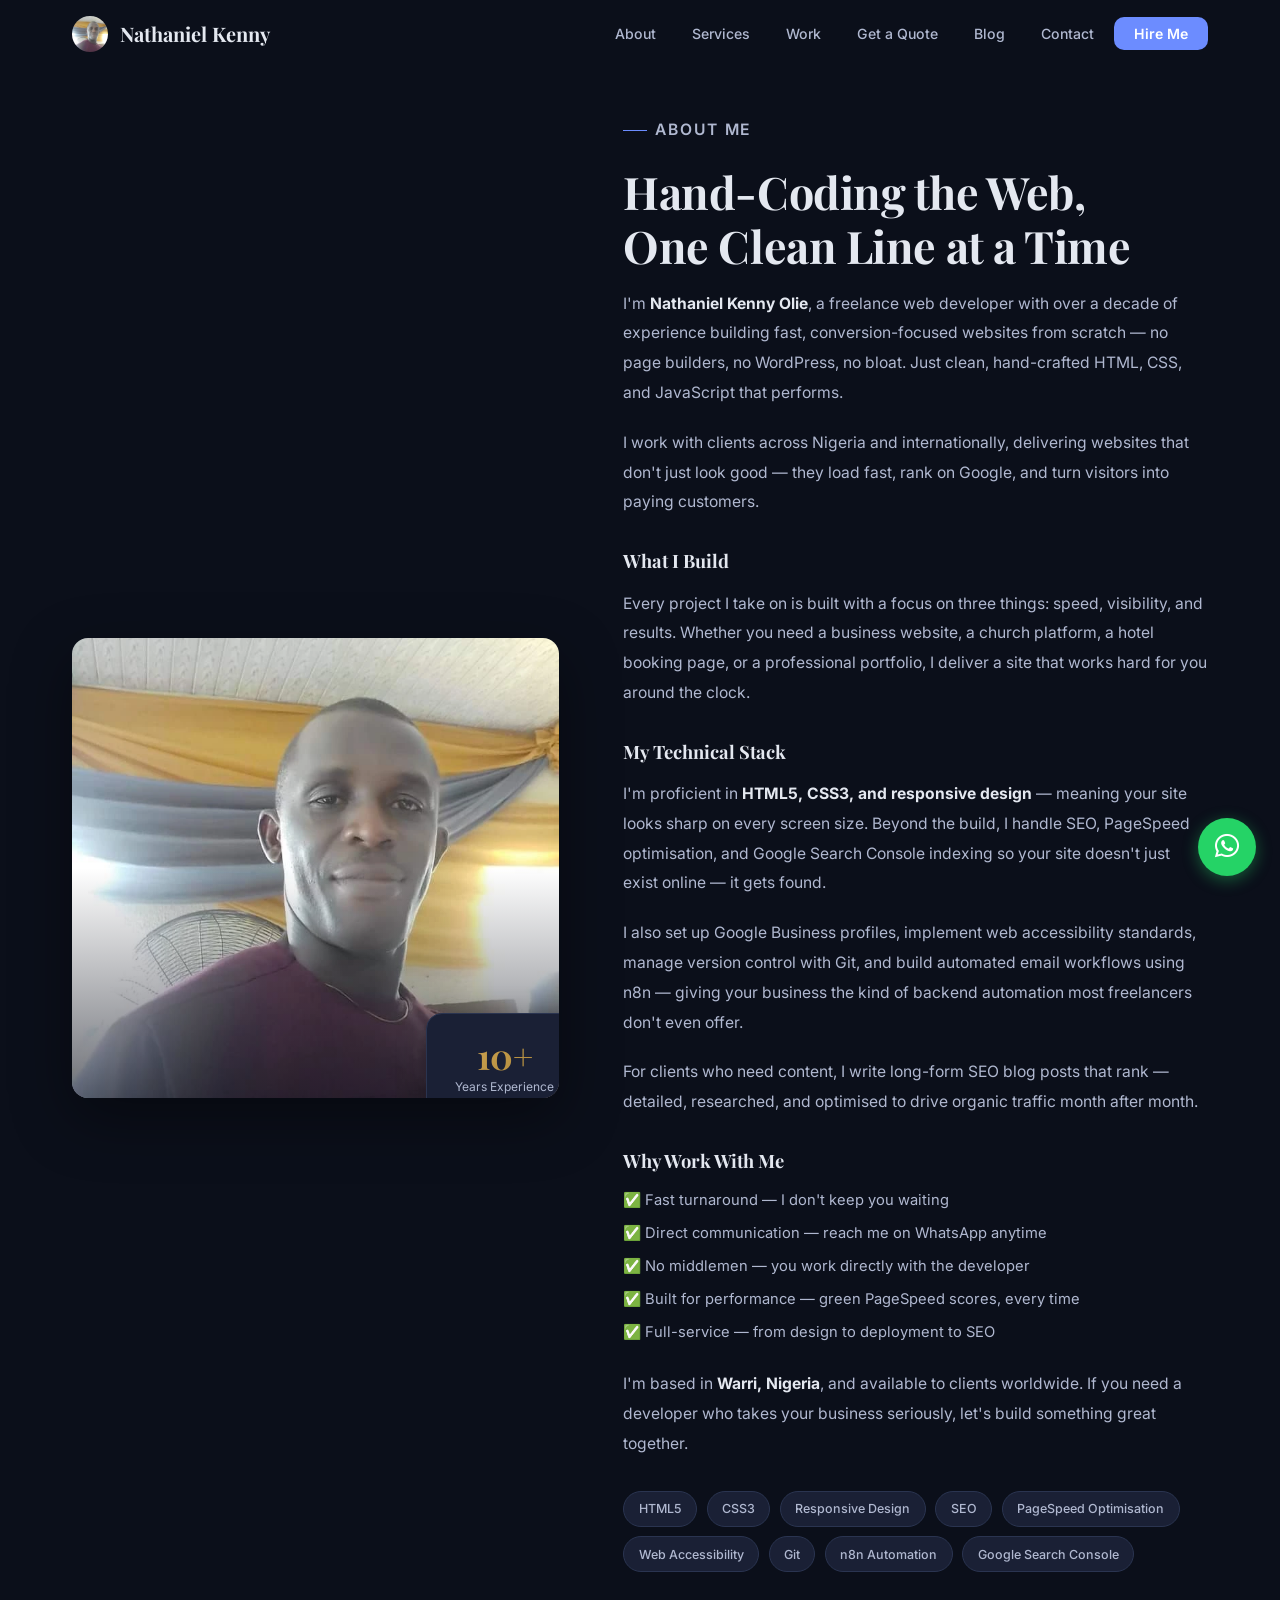
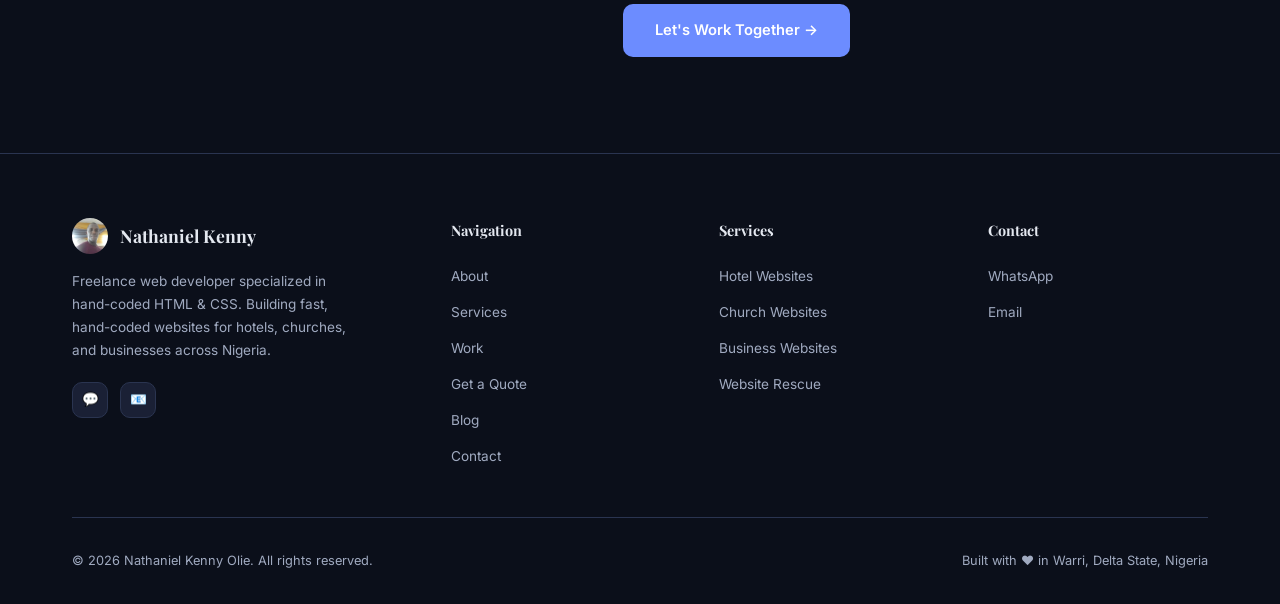
==== about.html @ aee0bf9b "Create standalone blog, contact pages; remove CTA/blog/contact from index; update all nav links" ====
<!DOCTYPE html>
<html lang="en">
<head>
  <meta charset="UTF-8" />
  <meta name="viewport" content="width=device-width, initial-scale=1.0" />
  <title>About &mdash; Nathaniel Kenny Olie | Freelance Web Developer</title>
  <meta name="description" content="Learn more about Nathaniel Kenny Olie &mdash; a freelance web developer based in Warri, Nigeria with over 10 years of experience." />
  <meta name="author" content="Nathaniel Kenny Olie" />
  <link rel="canonical" href="https://webdev.talent-loop.org/about" />
  <meta property="og:url" content="https://webdev.talent-loop.org/about" />
  <meta name="robots" content="index, follow, max-snippet:-1, max-image-preview:large, max-video-preview:-1" />
  <link rel="icon" href="/favicon.ico" sizes="any">
  <link rel="icon" type="image/png" sizes="32x32" href="/favicon-32x32.png">
  <link rel="icon" type="image/png" sizes="16x16" href="/favicon-16x16.png">
  <link rel="apple-touch-icon" sizes="180x180" href="/apple-touch-icon.png">
  <link rel="icon" type="image/png" sizes="192x192" href="/android-chrome-192x192.png">
  <link rel="preconnect" href="https://fonts.googleapis.com" />
  <link rel="preconnect" href="https://fonts.gstatic.com" crossorigin />
  <link rel="preload" as="style" href="https://fonts.googleapis.com/css2?family=Inter:wght@300;400;500;600;700;800;900&family=Playfair+Display:ital,wght@0,600;0,700;0,800;1,600&display=swap" />
  <link rel="stylesheet" href="https://fonts.googleapis.com/css2?family=Inter:wght@300;400;500;600;700;800;900&family=Playfair+Display:ital,wght@0,600;0,700;0,800;1,600&display=swap" media="print" onload="this.media='all'" />
  <noscript><link rel="stylesheet" href="https://fonts.googleapis.com/css2?family=Inter:wght@300;400;500;600;700;800;900&family=Playfair+Display:ital,wght@0,600;0,700;0,800;1,600&display=swap" /></noscript>
  <link rel="preload" as="image" href="kenny.webp" imagesrcset="kenny.webp 800w" imagesizes="(max-width: 768px) 100vw, 800px">
  <style>
    *, *::before, *::after { box-sizing: border-box; margin: 0; padding: 0; }

    :root {
      --bg:        #0b0f1a;
      --bg-alt:    #111624;
      --surface:   #1a2035;
      --surface-2: #222a42;
      --border:    #2a3450;
      --text:      #e4e8f0;
      --text-2:    #b0b8d0;
      --text-3:    #a0aac0;
      --accent:    #6c8cff;
      --accent-2:  #5b7ae0;
      --gold:      #d4a854;
      --gold-dim:  #a88438;
      --green:     #34d399;
      --radius:    16px;
      --radius-sm: 10px;
      --transition: 0.4s cubic-bezier(0.22, 1, 0.36, 1);
      --shadow:    0 4px 30px rgba(0,0,0,0.3);
      --shadow-lg: 0 20px 60px rgba(0,0,0,0.4);
    }

    html { scroll-behavior: smooth; scroll-padding-top: 80px; }
    body {
      font-family: 'Inter', sans-serif;
      background: var(--bg);
      color: var(--text);
      line-height: 1.7;
      overflow-x: hidden;
      -webkit-font-smoothing: antialiased;
    }
    ::selection { background: var(--accent); color: #fff; }

    a { color: var(--accent); text-decoration: underline; transition: color var(--transition); }
    a:focus-visible { outline: 3px solid var(--accent); outline-offset: 3px; border-radius: 4px; }
    img { display: block; max-width: 100%; height: auto; }

    .container { max-width: 1200px; margin: 0 auto; padding: 0 2rem; }

    .skip-link {
      position: absolute; top: -100px; left: 1rem;
      background: var(--surface); color: var(--text);
      padding: 0.6rem 1.2rem; border-radius: var(--radius-sm);
      font-weight: 600; font-size: 0.9rem; z-index: 9999;
      transition: top 0.2s; text-decoration: none;
    }
    .skip-link:focus { top: 1rem; }

    .reveal {
      opacity: 0; transform: translateY(30px);
      transition: opacity 0.8s ease, transform 0.8s ease;
    }
    .reveal.visible { opacity: 1; transform: translateY(0); }
    .reveal-delay-1 { transition-delay: 0.1s; }
    .reveal-delay-2 { transition-delay: 0.2s; }
    .reveal-delay-3 { transition-delay: 0.3s; }
    .reveal-delay-4 { transition-delay: 0.4s; }

    .navbar {
      position: fixed; top: 0; left: 0; right: 0; z-index: 1000;
      padding: 1rem 0;
      transition: background var(--transition), backdrop-filter var(--transition), box-shadow var(--transition);
    }
    .navbar.scrolled {
      background: rgba(11,15,26,0.85);
      backdrop-filter: blur(20px);
      -webkit-backdrop-filter: blur(20px);
      box-shadow: 0 1px 0 var(--border);
      padding: 0.6rem 0;
    }

    .nav-container {
      display: flex; justify-content: space-between; align-items: center;
    }

    .logo {
      display: flex; align-items: center; gap: 0.75rem;
      text-decoration: none; color: var(--text);
      font-family: 'Playfair Display', serif;
      font-size: 1.25rem; font-weight: 700;
    }
    .logo:hover { color: var(--accent); text-decoration: none; }

    .logo-mark {
      width: 36px; height: 36px;
      background: linear-gradient(135deg, var(--accent), #8b5cf6);
      border-radius: 10px;
      display: flex; align-items: center; justify-content: center;
      font-family: 'Inter', sans-serif;
      font-size: 0.9rem; font-weight: 800; color: #fff;
    }

    .nav-menu {
      list-style: none; display: flex; align-items: center; gap: 0.25rem;
    }
    .nav-menu a {
      color: var(--text-2); font-weight: 500; font-size: 0.88rem;
      text-decoration: none; padding: 0.5rem 1rem; border-radius: var(--radius-sm);
      transition: all var(--transition);
    }
    .nav-menu a:hover { color: var(--text); background: var(--surface); text-decoration: none; }
    .nav-cta {
      background: var(--accent); color: #fff !important; font-weight: 600 !important;
      padding: 0.5rem 1.25rem !important; border-radius: var(--radius-sm) !important;
    }
    .nav-cta:hover { background: var(--accent-2) !important; color: #fff !important; }

    .hamburger {
      display: none; flex-direction: column; gap: 5px; cursor: pointer;
      background: transparent; border: 1.5px solid var(--border);
      padding: 7px 9px; border-radius: var(--radius-sm);
    }
    .hamburger span {
      display: block; width: 22px; height: 2px;
      background: var(--text); border-radius: 2px;
      transition: all var(--transition);
    }
    .hamburger:focus-visible { outline: 3px solid var(--accent); outline-offset: 2px; }

    .btn {
      display: inline-flex; align-items: center; gap: 0.5rem;
      padding: 0.85rem 2rem; border-radius: var(--radius-sm);
      font-family: 'Inter', sans-serif; font-size: 0.92rem; font-weight: 600;
      border: none; cursor: pointer; transition: all var(--transition);
      text-decoration: none;
    }
    .btn:focus-visible { outline: 3px solid var(--accent); outline-offset: 3px; }

    .btn-primary {
      background: var(--accent); color: #fff;
    }
    .btn-primary:hover { background: var(--accent-2); transform: translateY(-2px); box-shadow: 0 8px 25px rgba(108,140,255,0.3); color: #fff; text-decoration: none; }

    .btn-outline {
      background: transparent; color: var(--text);
      border: 1.5px solid var(--border);
    }
    .btn-outline:hover { border-color: var(--accent); color: var(--accent); transform: translateY(-2px); text-decoration: none; }

    .btn-gold {
      background: linear-gradient(135deg, var(--gold), var(--gold-dim));
      color: #0b0f1a;
    }
    .btn-gold:hover { transform: translateY(-2px); box-shadow: 0 8px 25px rgba(212,168,84,0.25); color: #0b0f1a; text-decoration: none; }

    .btn-wa {
      background: #25D366; color: #fff;
    }
    .btn-wa:hover { background: #1da851; transform: translateY(-2px); box-shadow: 0 8px 25px rgba(37,211,102,0.3); color: #fff; text-decoration: none; }

    .btn-sm { padding: 0.55rem 1.25rem; font-size: 0.82rem; }

    .hero {
      min-height: 100vh;
      display: flex; align-items: center; justify-content: center;
      text-align: center;
      position: relative; overflow: hidden;
      contain: layout;
    }

    .hero-bg {
      position: absolute; inset: 0; z-index: 0;
      background:
        radial-gradient(ellipse at 20% 50%, rgba(108,140,255,0.10) 0%, transparent 50%),
        radial-gradient(ellipse at 80% 20%, rgba(139,92,246,0.08) 0%, transparent 50%),
        radial-gradient(ellipse at 50% 80%, rgba(212,168,84,0.06) 0%, transparent 50%);
    }

    .hero-grid {
      position: absolute; inset: 0; z-index: 0;
      background-image:
        linear-gradient(var(--border) 1px, transparent 1px),
        linear-gradient(90deg, var(--border) 1px, transparent 1px);
      background-size: 60px 60px;
      opacity: 0.3;
      mask-image: radial-gradient(ellipse at center, black 30%, transparent 70%);
      -webkit-mask-image: radial-gradient(ellipse at center, black 30%, transparent 70%);
    }

    .hero-content { position: relative; z-index: 1; max-width: 800px; padding: 6rem 1rem 2rem; }

    .hero-badge {
      display: inline-flex; align-items: center; gap: 0.5rem;
      background: var(--surface); border: 1px solid var(--border);
      color: #c5deff; font-size: 0.8rem; font-weight: 500;
      padding: 0.4rem 1rem; border-radius: 99px;
      margin-bottom: 2rem;
    }
    .hero-badge-dot {
      width: 6px; height: 6px; border-radius: 50%;
      background: var(--green); display: inline-block;
      animation: pulse-dot 2s infinite;
    }
    @keyframes pulse-dot {
      0%, 100% { opacity: 1; transform: scale(1); }
      50% { opacity: 0.6; transform: scale(1.4); }
    }

    .hero-title {
      font-family: 'Playfair Display', serif;
      font-size: 4.4rem; font-weight: 800;
      line-height: 1.08; margin-bottom: 1.5rem;
      letter-spacing: -0.02em;
    }
    .hero-title .gradient-text {
      background: linear-gradient(135deg, var(--accent), #8b5cf6, var(--gold));
      -webkit-background-clip: text;
      -webkit-text-fill-color: transparent;
      background-clip: text;
    }

    .hero-sub {
      font-size: 1.15rem; color: var(--text-2);
      max-width: 560px; margin: 0 auto 2.5rem;
      line-height: 1.8;
    }

    .hero-actions { display: flex; gap: 1rem; justify-content: center; flex-wrap: wrap; }

    .hero-scroll {
      position: absolute; bottom: 2.5rem; left: 50%; transform: translateX(-50%);
      color: var(--text-3); font-size: 0.7rem; letter-spacing: 0.1em;
      text-transform: uppercase; display: flex; flex-direction: column;
      align-items: center; gap: 0.75rem; text-decoration: none;
      transition: color var(--transition);
    }
    .hero-scroll:hover { color: var(--text-2); text-decoration: none; }
    .hero-scroll-arrow {
      width: 1.2rem; height: 1.2rem;
      border-right: 2px solid currentColor;
      border-bottom: 2px solid currentColor;
      transform: rotate(45deg);
      animation: bounce 2s infinite;
    }
    @keyframes bounce {
      0%, 100% { transform: rotate(45deg) translate(0,0); }
      50% { transform: rotate(45deg) translate(4px,4px); }
    }

    section { padding: 6rem 0; position: relative; }
    .section-header { margin-bottom: 4rem; max-width: 640px; }

    .section-label {
      display: inline-flex; align-items: center; gap: 0.5rem;
      font-size: 0.75rem; font-weight: 600; letter-spacing: 0.12em;
      text-transform: uppercase; color: var(--accent);
      margin-bottom: 0.75rem;
    }
    .section-label::before {
      content: ''; display: inline-block;
      width: 24px; height: 1.5px; background: var(--accent);
    }

    .section-title {
      font-family: 'Playfair Display', serif;
      font-size: 2.8rem; font-weight: 700;
      line-height: 1.2; margin-bottom: 1rem;
      letter-spacing: -0.01em;
    }
    .section-sub {
      color: var(--text-2); font-size: 1.05rem;
      max-width: 560px; line-height: 1.8;
    }

    .section-header.centered { text-align: center; margin-left: auto; margin-right: auto; }
    .section-header.centered .section-sub { margin-left: auto; margin-right: auto; }

    .about-grid {
      display: grid; grid-template-columns: 1fr 1.2fr;
      gap: 4rem; align-items: center;
    }

    .about-visual { position: relative; contain: layout; padding-bottom: 2rem; }

    .about-img-wrap {
      border-radius: var(--radius); overflow: hidden;
      box-shadow: var(--shadow-lg);
      position: relative;
    }
    .about-img-wrap::before {
      content: ''; position: absolute; inset: 0;
      background: linear-gradient(180deg, transparent 50%, rgba(11,15,26,0.6) 100%);
      z-index: 1; pointer-events: none;
    }
    .about-img-wrap img {
      width: 100%; height: 460px; object-fit: cover;
      display: block;
    }

    .about-exp {
      position: absolute; bottom: -1.5rem; right: -1.5rem; z-index: 2;
      background: var(--surface); border: 1px solid var(--border);
      border-radius: var(--radius); padding: 1.5rem 1.75rem;
      text-align: center; box-shadow: var(--shadow);
    }
    .about-exp .num {
      font-family: 'Playfair Display', serif;
      font-size: 2.2rem; font-weight: 700;
      background: linear-gradient(135deg, var(--gold), var(--gold-dim));
      -webkit-background-clip: text;
      -webkit-text-fill-color: transparent;
      background-clip: text;
      line-height: 1;
    }
    .about-exp .lbl {
      font-size: 0.75rem; color: var(--text-2);
      margin-top: 0.2rem;
    }

    .about-text p {
      color: var(--text-2); line-height: 1.9;
      margin-bottom: 1.25rem; font-size: 0.98rem;
    }
    .about-text p strong { color: var(--text); }

    .skills-grid {
      display: flex; flex-wrap: wrap; gap: 0.6rem;
      margin-top: 2rem;
    }
    .skill-chip {
      background: var(--surface); border: 1px solid var(--border);
      padding: 0.4rem 0.9rem; border-radius: 99px;
      font-size: 0.78rem; font-weight: 500; color: var(--text-2);
      transition: all var(--transition);
    }
    .skill-chip:hover {
      border-color: var(--accent); color: var(--accent);
      background: rgba(108,140,255,0.06);
    }

    .services { background: var(--bg-alt); }

    .services-grid {
      display: grid;
      grid-template-columns: repeat(auto-fit, minmax(260px, 1fr));
      gap: 1.5rem;
    }

    .service-card {
      background: var(--surface); border: 1px solid var(--border);
      border-radius: var(--radius); padding: 2.25rem 2rem;
      transition: all var(--transition); position: relative; overflow: hidden;
    }
    .service-card::before {
      content: ''; position: absolute; inset: 0;
      background: linear-gradient(135deg, rgba(108,140,255,0.04), transparent);
      opacity: 0; transition: opacity var(--transition);
    }
    .service-card:hover {
      transform: translateY(-6px); border-color: rgba(108,140,255,0.2);
      box-shadow: 0 20px 50px rgba(0,0,0,0.3);
    }
    .service-card:hover::before { opacity: 1; }
    .service-card.featured { border-color: rgba(212,168,84,0.3); }

    .service-icon { width: 40px; height: 40px; margin-bottom: 1rem; position: relative; z-index: 1; color: var(--accent); }
    .service-icon svg { width: 100%; height: 100%; }
    .service-card h3 {
      font-family: 'Playfair Display', serif;
      font-size: 1.2rem; color: var(--text);
      margin-bottom: 0.6rem; position: relative; z-index: 1;
    }
    .service-card p {
      font-size: 0.88rem; color: var(--text-2);
      line-height: 1.7; margin-bottom: 1.25rem; position: relative; z-index: 1;
    }
    .service-tag {
      display: inline-block;
      background: rgba(108,140,255,0.15); color: var(--accent);
      font-size: 0.72rem; font-weight: 600;
      padding: 0.25rem 0.75rem; border-radius: 99px;
      position: relative; z-index: 1;
    }
    .service-card.featured .service-tag {
      background: rgba(212,168,84,0.2); color: var(--gold);
    }

    .projects-grid {
      display: grid;
      grid-template-columns: repeat(auto-fit, minmax(340px, 1fr));
      gap: 1.5rem;
    }

    .project-card {
      background: var(--surface); border: 1px solid var(--border);
      border-radius: var(--radius); overflow: hidden;
      transition: all var(--transition);
    }
    .project-card:hover {
      transform: translateY(-6px); border-color: rgba(108,140,255,0.2);
      box-shadow: 0 20px 50px rgba(0,0,0,0.3);
    }

    .project-thumb {
      height: 210px; position: relative; overflow: hidden;
      display: flex; align-items: center; justify-content: center;
      background: linear-gradient(135deg, var(--surface-2), var(--bg-alt));
    }

    .project-thumb-overlay {
      position: absolute; inset: 0;
      background: linear-gradient(135deg, rgba(11,15,26,0.7), rgba(108,140,255,0.15));
      display: flex; align-items: center; justify-content: center;
      flex-direction: column; gap: 0.25rem;
    }
    .project-thumb-icon { width: 40px; height: 40px; color: var(--accent); opacity: 0.8; }
    .project-thumb-icon svg { width: 100%; height: 100%; }
    .project-thumb-name {
      font-family: 'Playfair Display', serif;
      font-size: 1.2rem; color: #fff; font-weight: 700;
    }
    .speed-badge {
      position: absolute; top: 1rem; right: 1rem;
      background: rgba(212,168,84,0.15);
      backdrop-filter: blur(8px);
      color: var(--gold); font-size: 0.68rem; font-weight: 700;
      padding: 0.25rem 0.65rem; border-radius: 99px;
      border: 1px solid rgba(212,168,84,0.3);
    }

    .project-body { padding: 1.5rem; }
    .project-body h3 {
      font-family: 'Playfair Display', serif;
      font-size: 1.1rem; color: var(--text); margin-bottom: 0.35rem;
    }
    .project-body p {
      font-size: 0.85rem; color: var(--text-2);
      margin-bottom: 1rem; line-height: 1.6;
    }
    .project-footer {
      display: flex; align-items: center; justify-content: space-between;
    }
    .project-tags { display: flex; gap: 0.35rem; flex-wrap: wrap; }
    .ptag {
      font-size: 0.68rem; font-weight: 600;
      padding: 0.2rem 0.55rem; border-radius: 99px;
      background: rgba(108,140,255,0.08); color: var(--accent);
    }
    .project-link {
      font-size: 0.82rem; font-weight: 600; color: var(--accent);
      display: inline-flex; align-items: center; gap: 0.3rem; white-space: nowrap;
    }

    .process { background: var(--bg-alt); }
    .process-grid {
      display: grid;
      grid-template-columns: repeat(auto-fit, minmax(220px, 1fr));
      gap: 2rem;
    }

    .process-step {
      text-align: center; padding: 2rem 1.5rem;
      position: relative;
    }
    .process-step:not(:last-child)::after {
      content: ''; position: absolute; top: 2.5rem;
      right: -1rem; width: 2rem; height: 2px;
      background: var(--border);
    }
    .process-step-num {
      font-family: 'Playfair Display', serif;
      font-size: 3rem; font-weight: 800;
      background: linear-gradient(135deg, var(--accent), transparent);
      -webkit-background-clip: text;
      -webkit-text-fill-color: transparent;
      background-clip: text;
      line-height: 1; margin-bottom: 0.75rem;
      opacity: 0.5;
    }
    .process-step h3 {
      font-family: 'Playfair Display', serif;
      font-size: 1.1rem; color: var(--text); margin-bottom: 0.4rem;
    }
    .process-step p {
      font-size: 0.85rem; color: var(--text-2); line-height: 1.6;
    }

    .testi-grid {
      display: grid;
      grid-template-columns: repeat(auto-fit, minmax(300px, 1fr));
      gap: 1.5rem;
    }

    .testi-card {
      background: var(--surface); border: 1px solid var(--border);
      border-radius: var(--radius); padding: 2rem;
      transition: all var(--transition);
    }
    .testi-card:hover { border-color: rgba(108,140,255,0.15); }

    .testi-stars { color: var(--gold); font-size: 0.9rem; margin-bottom: 0.75rem; }
    .testi-text {
      font-style: italic; color: var(--text-2);
      font-size: 0.9rem; line-height: 1.8; margin-bottom: 1.5rem;
    }
    .testi-author { display: flex; align-items: center; gap: 0.75rem; }
    .testi-avatar {
      width: 42px; height: 42px; border-radius: 50%;
      background: var(--surface-2); border: 1px solid var(--border);
      display: flex; align-items: center; justify-content: center;
      font-family: 'Playfair Display', serif; font-weight: 700;
      color: var(--text-2); font-size: 1rem; flex-shrink: 0;
    }
    .testi-name { font-weight: 600; color: var(--text); font-size: 0.9rem; }
    .testi-role { font-size: 0.78rem; color: var(--text-3); }

    .testi-placeholder {
      background: var(--surface); border: 1.5px dashed var(--border);
      border-radius: var(--radius); padding: 2rem;
      display: flex; flex-direction: column; align-items: center;
      justify-content: center; text-align: center; gap: 0.75rem;
    }
    .testi-placeholder p { color: var(--text-3); font-size: 0.85rem; font-style: italic; }
    .testi-placeholder strong { color: var(--accent); font-size: 0.95rem; }

    .pricing-grid {
      display: grid;
      grid-template-columns: repeat(auto-fit, minmax(290px, 1fr));
      gap: 1.5rem; align-items: start;
    }

    .pricing-card {
      background: var(--surface); border: 1px solid var(--border);
      border-radius: var(--radius); padding: 2.5rem 2rem;
      text-align: center; transition: all var(--transition);
      position: relative;
    }
    .pricing-card:hover { transform: translateY(-4px); border-color: rgba(108,140,255,0.15); }
    .pricing-card.featured {
      border-color: rgba(212,168,84,0.3);
      background: linear-gradient(180deg, var(--surface), rgba(212,168,84,0.04));
    }
    .pricing-card.featured:hover { border-color: rgba(212,168,84,0.5); }

    .pricing-badge {
      position: absolute; top: -0.65rem; left: 50%; transform: translateX(-50%);
      background: linear-gradient(135deg, var(--gold), var(--gold-dim));
      color: #0b0f1a; font-size: 0.7rem; font-weight: 700;
      padding: 0.3rem 1rem; border-radius: 99px; white-space: nowrap;
    }

    .pricing-card h3 {
      font-family: 'Playfair Display', serif;
      font-size: 1.3rem; color: var(--text); margin-bottom: 0.5rem;
    }
    .price {
      font-family: 'Playfair Display', serif;
      font-size: 3rem; font-weight: 800;
      line-height: 1; margin-bottom: 0.25rem;
    }
    .price span {
      font-size: 1rem; font-weight: 400; color: var(--text-3);
    }
    .price-desc {
      font-size: 0.82rem; color: var(--text-3);
      margin-bottom: 1.5rem;
    }

    .pricing-features {
      list-style: none; display: flex; flex-direction: column;
      gap: 0.75rem; margin-bottom: 2rem; text-align: left;
    }
    .pricing-features li {
      font-size: 0.85rem; color: var(--text-2);
      display: flex; align-items: center; gap: 0.5rem;
    }
    .pricing-features li::before {
      content: '\2713'; color: var(--green); font-weight: 700; font-size: 0.95rem;
    }
    .pricing-features li.na::before { content: '\2717'; color: var(--text-3); }
    .pricing-features li.na { color: var(--text-3); }

    .cta-section { background: var(--bg-alt); text-align: center; }
    .cta-content { max-width: 700px; margin: 0 auto; }
    .cta-text { color: var(--text-2); font-size: 1rem; line-height: 1.8; margin-bottom: 1rem; }
    .cta-steps { display: flex; flex-direction: column; gap: 0.75rem; margin: 2rem 0; text-align: left; max-width: 500px; margin-left: auto; margin-right: auto; }
    .cta-step { display: flex; align-items: center; gap: 0.75rem; font-size: 0.92rem; color: var(--text-2); }
    .cta-step-num { width: 28px; height: 28px; border-radius: 50%; background: var(--accent); color: #fff; display: flex; align-items: center; justify-content: center; font-size: 0.75rem; font-weight: 700; flex-shrink: 0; }
    .cta-tagline { font-family: 'Playfair Display', serif; font-size: 1.2rem; color: var(--gold); margin: 2rem 0 1.5rem; }
    .cta-actions { display: flex; gap: 1rem; justify-content: center; flex-wrap: wrap; }
    .cta-footer-text { font-size: 0.82rem; color: var(--text-3); margin-top: 1.25rem; }

    .blog-grid {
      display: grid;
      grid-template-columns: repeat(auto-fit, minmax(300px, 1fr));
      gap: 1.5rem;
    }

    .blog-card {
      background: var(--surface); border: 1px solid var(--border);
      border-radius: var(--radius); overflow: hidden;
      transition: all var(--transition);
    }
    .blog-card:hover { transform: translateY(-4px); border-color: rgba(108,140,255,0.15); }

    .blog-thumb {
      height: 180px; background: var(--surface-2);
      display: flex; align-items: center; justify-content: center;
      font-size: 2.5rem;
    }
    .blog-body { padding: 1.5rem; }
    .blog-body .blog-date {
      font-size: 0.72rem; color: var(--text-3);
      text-transform: uppercase; letter-spacing: 0.06em; margin-bottom: 0.5rem;
    }
    .blog-body h3 {
      font-family: 'Playfair Display', serif;
      font-size: 1.05rem; color: var(--text); margin-bottom: 0.5rem;
    }
    .blog-body p {
      font-size: 0.85rem; color: var(--text-2); line-height: 1.6; margin-bottom: 1rem;
    }
    .blog-link { font-size: 0.82rem; font-weight: 600; color: var(--accent); }

    .contact-grid {
      display: grid; grid-template-columns: 1fr 1.2fr;
      gap: 3.5rem; align-items: start;
    }

    .contact-info > p {
      color: var(--text); line-height: 1.8;
      margin-bottom: 2rem; font-size: 0.95rem;
    }

    .contact-items {
      display: flex; flex-direction: column; gap: 1.25rem;
    }
    .contact-item {
      display: flex; align-items: flex-start; gap: 1rem;
    }
    .contact-icon-wrap {
      width: 42px; height: 42px; border-radius: var(--radius-sm);
      background: var(--surface); border: 1px solid var(--border);
      display: flex; align-items: center; justify-content: center;
      font-size: 1.1rem; flex-shrink: 0;
    }
    .contact-item-text h3 {
      font-family: 'Playfair Display', serif;
      font-size: 0.9rem; color: var(--text); margin-bottom: 0.1rem;
    }
    .contact-item-text p, .contact-item-text a {
      font-size: 0.85rem; color: var(--text-2); line-height: 1.5;
    }
    .contact-item-text a { color: var(--accent); }

    .contact-form-card {
      background: var(--surface); border: 1px solid var(--border);
      border-radius: var(--radius); padding: 2.5rem;
    }
    .contact-form-card h2 {
      font-family: 'Playfair Display', serif;
      font-size: 1.4rem; color: var(--text); margin-bottom: 0.5rem;
    }
    .contact-form-card > p {
      font-size: 0.88rem; color: var(--text); margin-bottom: 2rem;
    }

    .form-group { margin-bottom: 1.25rem; }
    .form-group label {
      display: block; font-size: 0.82rem; font-weight: 600;
      color: var(--text); margin-bottom: 0.35rem;
    }
    .form-group input,
    .form-group textarea,
    .form-group select {
      width: 100%; padding: 0.75rem 1rem;
      border: 1.5px solid var(--border); border-radius: var(--radius-sm);
      font-family: 'Inter', sans-serif; font-size: 0.88rem;
      color: var(--text); background: var(--bg);
      transition: border-color var(--transition);
    }
    .form-group input:focus,
    .form-group textarea:focus,
    .form-group select:focus {
      outline: none; border-color: var(--accent);
      box-shadow: 0 0 0 3px rgba(108,140,255,0.08);
    }
    .form-group textarea { resize: vertical; min-height: 110px; }
    .form-group option { background: var(--surface); color: var(--text); }

    .wa-alternative {
      display: flex; align-items: center; gap: 0.75rem;
      padding: 1rem; margin-top: 1.5rem;
      background: rgba(37,211,102,0.06); border: 1.5px solid rgba(37,211,102,0.2);
      border-radius: var(--radius-sm); text-decoration: none;
      transition: background var(--transition);
    }
    .wa-alternative:hover { background: rgba(37,211,102,0.1); text-decoration: none; }
    .wa-alternative span:last-child { font-size: 0.82rem; color: var(--text-2); }

    .footer {
      border-top: 1px solid var(--border);
      padding: 4rem 0 2rem;
    }
    .footer-grid {
      display: grid;
      grid-template-columns: 1.5fr 1fr 1fr 1fr;
      gap: 3rem; margin-bottom: 3rem;
    }
    .footer-brand .logo { font-size: 1.1rem; }
    .footer-tagline {
      color: var(--text-3); font-size: 0.85rem;
      line-height: 1.7; margin-top: 1rem; max-width: 280px;
    }

    .footer-social {
      display: flex; gap: 0.75rem; margin-top: 1.25rem;
    }
    .footer-social a {
      width: 36px; height: 36px; border-radius: var(--radius-sm);
      background: var(--surface); border: 1px solid var(--border);
      display: flex; align-items: center; justify-content: center;
      font-size: 0.85rem; text-decoration: none;
      transition: all var(--transition);
    }
    .footer-social a:hover { border-color: var(--accent); background: rgba(108,140,255,0.06); }

    .footer-col h3 {
      font-family: 'Playfair Display', serif;
      font-size: 0.9rem; color: var(--text); margin-bottom: 1.25rem;
    }
    .footer-col ul {
      list-style: none; display: flex; flex-direction: column; gap: 0.55rem;
    }
    .footer-col ul a {
      color: var(--text-3); font-size: 0.85rem;
      text-decoration: none; transition: color var(--transition);
    }
    .footer-col ul a:hover { color: var(--accent); text-decoration: underline; }

    .footer-bottom {
      border-top: 1px solid var(--border);
      padding-top: 2rem;
      display: flex; justify-content: space-between;
      align-items: center; flex-wrap: wrap; gap: 1rem;
    }
    .footer-bottom p { color: var(--text-3); font-size: 0.8rem; }
    .footer-bottom a { color: var(--gold); text-decoration: underline; }

    .back-to-top {
      position: fixed; bottom: 2rem; right: 2rem;
      width: 44px; height: 44px; border-radius: 50%;
      background: var(--accent); color: #fff;
      border: none; cursor: pointer; z-index: 999;
      display: flex; align-items: center; justify-content: center;
      font-size: 1.2rem; opacity: 0; pointer-events: none;
      transform: translateY(20px);
      transition: all var(--transition);
      box-shadow: 0 4px 20px rgba(108,140,255,0.3);
    }
    .back-to-top.visible { opacity: 1; pointer-events: auto; transform: translateY(0); }
    .back-to-top:hover { transform: translateY(-3px); box-shadow: 0 6px 25px rgba(108,140,255,0.4); }

    @media (max-width: 1024px) {
      .footer-grid { grid-template-columns: 1fr 1fr; gap: 2rem; }
      .hero-title { font-size: 3.6rem; }
    }

    @media (max-width: 900px) {
      .about-grid { grid-template-columns: 1fr; gap: 2rem; }
      .about-img-wrap img { height: 340px; }
      .about-exp { right: -0.75rem; bottom: -1rem; padding: 1rem 1.25rem; }
      .contact-grid { grid-template-columns: 1fr; gap: 2rem; }
      .process-step:not(:last-child)::after { display: none; }
      .hero-title { font-size: 3rem; }
    }

    @media (max-width: 768px) {
      .hamburger { display: flex; }

      .nav-menu {
        display: none; flex-direction: column;
        position: absolute; top: 100%; left: 1rem; right: 1rem;
        background: var(--surface); border: 1px solid var(--border);
        border-radius: var(--radius); padding: 0.5rem;
        box-shadow: var(--shadow-lg);
      }
      .nav-menu.active { display: flex; }
      .nav-menu a { padding: 0.65rem 1rem; }
      .nav-cta { text-align: center; }

      .hero-title { font-size: 2.4rem; }
      .section-title { font-size: 2rem; }
      .section-header { margin-bottom: 2.5rem; }
      .projects-grid { grid-template-columns: 1fr; }
      .pricing-grid { grid-template-columns: 1fr; }
      .footer-grid { grid-template-columns: 1fr; gap: 2rem; }
      .footer-bottom { flex-direction: column; text-align: center; }
      section { padding: 4rem 0; }
    }

    @media (max-width: 480px) {
      .hero-title { font-size: 1.9rem; }
      .hero-actions { flex-direction: column; align-items: center; }
      .btn { width: 100%; justify-content: center; }
      .container { padding: 0 1.25rem; }
    }

    .wa-float {
      position: fixed; bottom: 1.5rem; right: 1.5rem;
      width: 58px; height: 58px; border-radius: 50%;
      background: #25D366; color: #fff;
      display: flex; align-items: center; justify-content: center;
      font-size: 1.7rem; text-decoration: none;
      box-shadow: 0 4px 16px rgba(37,211,102,0.4);
      z-index: 9999; transition: transform 0.25s ease, box-shadow 0.25s ease;
    }
    .wa-float:hover { transform: scale(1.08); box-shadow: 0 6px 24px rgba(37,211,102,0.55); color: #fff; }
  </style>
  <link rel="stylesheet" href="https://cdnjs.cloudflare.com/ajax/libs/font-awesome/6.5.1/css/all.min.css" crossorigin="anonymous">
</head>
<body>

  <a href="#main-content" class="skip-link">Skip to main content</a>

  <button class="back-to-top" id="backToTop" aria-label="Back to top"><i class="fas fa-arrow-up"></i></button>

  <nav class="navbar" id="navbar" aria-label="Main navigation">
    <div class="container nav-container">
      <a href="/" class="logo" aria-label="Nathaniel Kenny Olie &mdash; Home">
        <img src="kenny.webp" alt="" width="36" height="36" style="border-radius:50%;object-fit:cover;width:36px;height:36px;" />
        Nathaniel Kenny
      </a>

      <ul class="nav-menu" id="navMenu" role="list">
        <li><a href="/about">About</a></li>
        <li><a href="/services">Services</a></li>
        <li><a href="/portfolio">Work</a></li>
        <li><a href="/get-a-quote">Get a Quote</a></li>
        <li><a href="/blog">Blog</a></li>
        <li><a href="/contact">Contact</a></li>
        <li><a href="https://wa.me/2348000000000?text=Hi%20Kenny%2C%20I%20saw%20your%20portfolio%20and%20I'd%20like%20to%20hire%20you" class="nav-cta" target="_blank" rel="noopener noreferrer">Hire Me</a></li>
      </ul>

      <button class="hamburger" id="hamburger" aria-label="Toggle navigation menu" aria-expanded="false" aria-controls="navMenu">
        <span aria-hidden="true"></span><span aria-hidden="true"></span><span aria-hidden="true"></span>
      </button>
    </div>
  </nav>

  <main id="main-content">

  <section class="about" aria-labelledby="about-heading" style="padding-top:7rem;">
    <div class="container">
      <div class="about-grid">
        <div class="about-visual reveal">
          <div class="about-img-wrap">
            <img
              src="kenny.webp"
              srcset="kenny.webp 800w"
              sizes="(max-width: 768px) 100vw, 800px"
              alt="Nathaniel Kenny Olie &mdash; Freelance Web Developer"
              loading="lazy"
              width="800"
              height="460"
            />
            <div class="about-exp">
              <div class="num">10+</div>
              <div class="lbl">Years Experience</div>
            </div>
          </div>
        </div>
        <div class="about-text reveal reveal-delay-1">
          <p class="section-label">About Me</p>
          <h1 class="section-title" id="about-heading">Hand-Coding the Web,<br>One Clean Line at a Time</h1>
          <p>
            I'm <strong>Nathaniel Kenny Olie</strong>, a freelance web developer with over a
            decade of experience building fast, conversion-focused websites from scratch &mdash;
            no page builders, no WordPress, no bloat. Just clean, hand-crafted HTML, CSS,
            and JavaScript that performs.
          </p>
          <p>
            I work with clients across Nigeria and internationally, delivering websites
            that don't just look good &mdash; they load fast, rank on Google, and turn visitors
            into paying customers.
          </p>

          <h3 style="font-family:'Playfair Display',serif;font-size:1.15rem;color:var(--text);margin:1.75rem 0 0.75rem;">What I Build</h3>
          <p>
            Every project I take on is built with a focus on three things: speed, visibility,
            and results. Whether you need a business website, a church platform, a hotel
            booking page, or a professional portfolio, I deliver a site that works hard for
            you around the clock.
          </p>

          <h3 style="font-family:'Playfair Display',serif;font-size:1.15rem;color:var(--text);margin:1.75rem 0 0.75rem;">My Technical Stack</h3>
          <p>
            I'm proficient in <strong>HTML5, CSS3, and responsive design</strong> &mdash; meaning
            your site looks sharp on every screen size. Beyond the build, I handle SEO,
            PageSpeed optimisation, and Google Search Console indexing so your site doesn't
            just exist online &mdash; it gets found.
          </p>
          <p>
            I also set up Google Business profiles, implement web accessibility standards,
            manage version control with Git, and build automated email workflows using n8n &mdash;
            giving your business the kind of backend automation most freelancers don't even offer.
          </p>
          <p>
            For clients who need content, I write long-form SEO blog posts that rank &mdash;
            detailed, researched, and optimised to drive organic traffic month after month.
          </p>

          <h3 style="font-family:'Playfair Display',serif;font-size:1.15rem;color:var(--text);margin:1.75rem 0 0.75rem;">Why Work With Me</h3>
          <ul style="list-style:none;display:flex;flex-direction:column;gap:0.5rem;margin-bottom:1.5rem;">
            <li style="display:flex;align-items:center;gap:0.5rem;font-size:0.92rem;color:var(--text-2);">&#x2705; Fast turnaround &mdash; I don't keep you waiting</li>
            <li style="display:flex;align-items:center;gap:0.5rem;font-size:0.92rem;color:var(--text-2);">&#x2705; Direct communication &mdash; reach me on WhatsApp anytime</li>
            <li style="display:flex;align-items:center;gap:0.5rem;font-size:0.92rem;color:var(--text-2);">&#x2705; No middlemen &mdash; you work directly with the developer</li>
            <li style="display:flex;align-items:center;gap:0.5rem;font-size:0.92rem;color:var(--text-2);">&#x2705; Built for performance &mdash; green PageSpeed scores, every time</li>
            <li style="display:flex;align-items:center;gap:0.5rem;font-size:0.92rem;color:var(--text-2);">&#x2705; Full-service &mdash; from design to deployment to SEO</li>
          </ul>
          <p>
            I'm based in <strong>Warri, Nigeria</strong>, and available to clients worldwide.
            If you need a developer who takes your business seriously, let's build something
            great together.
          </p>
          <div class="skills-grid">
            <span class="skill-chip">HTML5</span>
            <span class="skill-chip">CSS3</span>
            <span class="skill-chip">Responsive Design</span>
            <span class="skill-chip">SEO</span>
            <span class="skill-chip">PageSpeed Optimisation</span>
            <span class="skill-chip">Web Accessibility</span>
            <span class="skill-chip">Git</span>
            <span class="skill-chip">n8n Automation</span>
            <span class="skill-chip">Google Search Console</span>
          </div>
          <a href="https://wa.me/2348000000000?text=Hi%20Kenny%2C%20I%20saw%20your%20about%20page%20and%20I'd%20like%20to%20discuss%20a%20project" class="btn btn-primary" style="margin-top:2rem;" target="_blank" rel="noopener noreferrer">Let's Work Together &rarr;</a>
        </div>
      </div>
    </div>
  </section>

  </main>

  <footer class="footer" role="contentinfo">
    <div class="container">
      <div class="footer-grid">
        <div class="footer-brand">
          <a href="/" class="logo" aria-label="Back to home">
            <img src="kenny.webp" alt="" width="36" height="36" style="border-radius:50%;object-fit:cover;width:36px;height:36px;" />
            Nathaniel Kenny
          </a>
          <p class="footer-tagline">
            Freelance web developer specialized in hand-coded HTML &amp; CSS. Building fast, hand-coded websites for hotels, churches, and businesses across Nigeria.
          </p>
          <div class="footer-social">
            <a href="https://wa.me/2348000000000" target="_blank" rel="noopener noreferrer" aria-label="WhatsApp">&#x1F4AC;</a>
            <a href="mailto:nathanielkenny@talent-loop.org" aria-label="Email">&#x1F4E7;</a>
          </div>
        </div>
        <nav class="footer-col" aria-label="Navigation links">
          <h3>Navigation</h3>
          <ul role="list">
            <li><a href="/about">About</a></li>
            <li><a href="/services">Services</a></li>
            <li><a href="/portfolio">Work</a></li>
            <li><a href="/get-a-quote">Get a Quote</a></li>
            <li><a href="/blog">Blog</a></li>
            <li><a href="/contact">Contact</a></li>
          </ul>
        </nav>
        <nav class="footer-col" aria-label="Services links">
          <h3>Services</h3>
          <ul role="list">
            <li><a href="/#services">Hotel Websites</a></li>
            <li><a href="/#services">Church Websites</a></li>
            <li><a href="/#services">Business Websites</a></li>
            <li><a href="/#services">Website Rescue</a></li>
          </ul>
        </nav>
        <nav class="footer-col" aria-label="Contact links">
          <h3>Contact</h3>
          <ul role="list">
            <li><a href="https://wa.me/2348000000000" target="_blank" rel="noopener noreferrer">WhatsApp</a></li>
            <li><a href="mailto:nathanielkenny@talent-loop.org">Email</a></li>
          </ul>
        </nav>
      </div>
      <div class="footer-bottom">
        <p>&copy; 2026 Nathaniel Kenny Olie. All rights reserved.</p>
        <p>Built with <span aria-hidden="true">&#x2764;&#xFE0F;</span> in Warri, Delta State, Nigeria</p>
      </div>
    </div>
  </footer>

  <script>
    const hamburger = document.getElementById('hamburger');
    const navMenu = document.getElementById('navMenu');

    hamburger.addEventListener('click', () => {
      const isExpanded = navMenu.classList.toggle('active');
      hamburger.setAttribute('aria-expanded', isExpanded);
    }, { passive: true });

    navMenu.querySelectorAll('a').forEach(link => {
      link.addEventListener('click', () => {
        navMenu.classList.remove('active');
        hamburger.setAttribute('aria-expanded', 'false');
      }, { passive: true });
    });

    document.addEventListener('keydown', (e) => {
      if (e.key === 'Escape' && navMenu.classList.contains('active')) {
        navMenu.classList.remove('active');
        hamburger.setAttribute('aria-expanded', 'false');
        hamburger.focus();
      }
    }, { passive: true });

    document.querySelectorAll('a[href^="#"]').forEach(anchor => {
      anchor.addEventListener('click', function(e) {
        const href = this.getAttribute('href');
        if (href === '#') return;
        const target = document.querySelector(href);
        if (target) {
          e.preventDefault();
          target.scrollIntoView({ behavior: 'smooth', block: 'start' });
          target.setAttribute('tabindex', '-1');
          target.focus({ preventScroll: true });
        }
      });
    });

    const navbar = document.getElementById('navbar');
    const backToTop = document.getElementById('backToTop');

    function onScroll() {
      const y = window.pageYOffset;
      navbar.classList.toggle('scrolled', y > 50);
      backToTop.classList.toggle('visible', y > 400);
    }

    let ticking = false;
    window.addEventListener('scroll', () => {
      if (!ticking) {
        requestAnimationFrame(() => { onScroll(); ticking = false; });
        ticking = true;
      }
    }, { passive: true });

    const revealElements = document.querySelectorAll('.reveal');

    const revealObserver = new IntersectionObserver((entries) => {
      entries.forEach(entry => {
        if (entry.isIntersecting) {
          entry.target.classList.add('visible');
          revealObserver.unobserve(entry.target);
        }
      });
    }, { threshold: 0.1, rootMargin: '0px 0px -50px 0px' });

    revealElements.forEach(el => revealObserver.observe(el));

    backToTop.addEventListener('click', () => {
      window.scrollTo({ top: 0, behavior: 'smooth' });
    }, { passive: true });

    function handleFormSubmit(e) {
      e.preventDefault();
      const btn = e.target.querySelector('button[type="submit"]');
      const originalText = btn.textContent;
      btn.textContent = '\u2713 Message Sent!';
      btn.style.background = '#25D366';
      setTimeout(() => {
        btn.textContent = originalText;
        btn.style.background = '';
        e.target.reset();
      }, 3000);
    }
  </script>

<a href="https://wa.me/2349076042573" class="wa-float" target="_blank" rel="noopener noreferrer" aria-label="Chat on WhatsApp">
  <i class="fab fa-whatsapp" aria-hidden="true"></i>
</a>
</body>
</html>
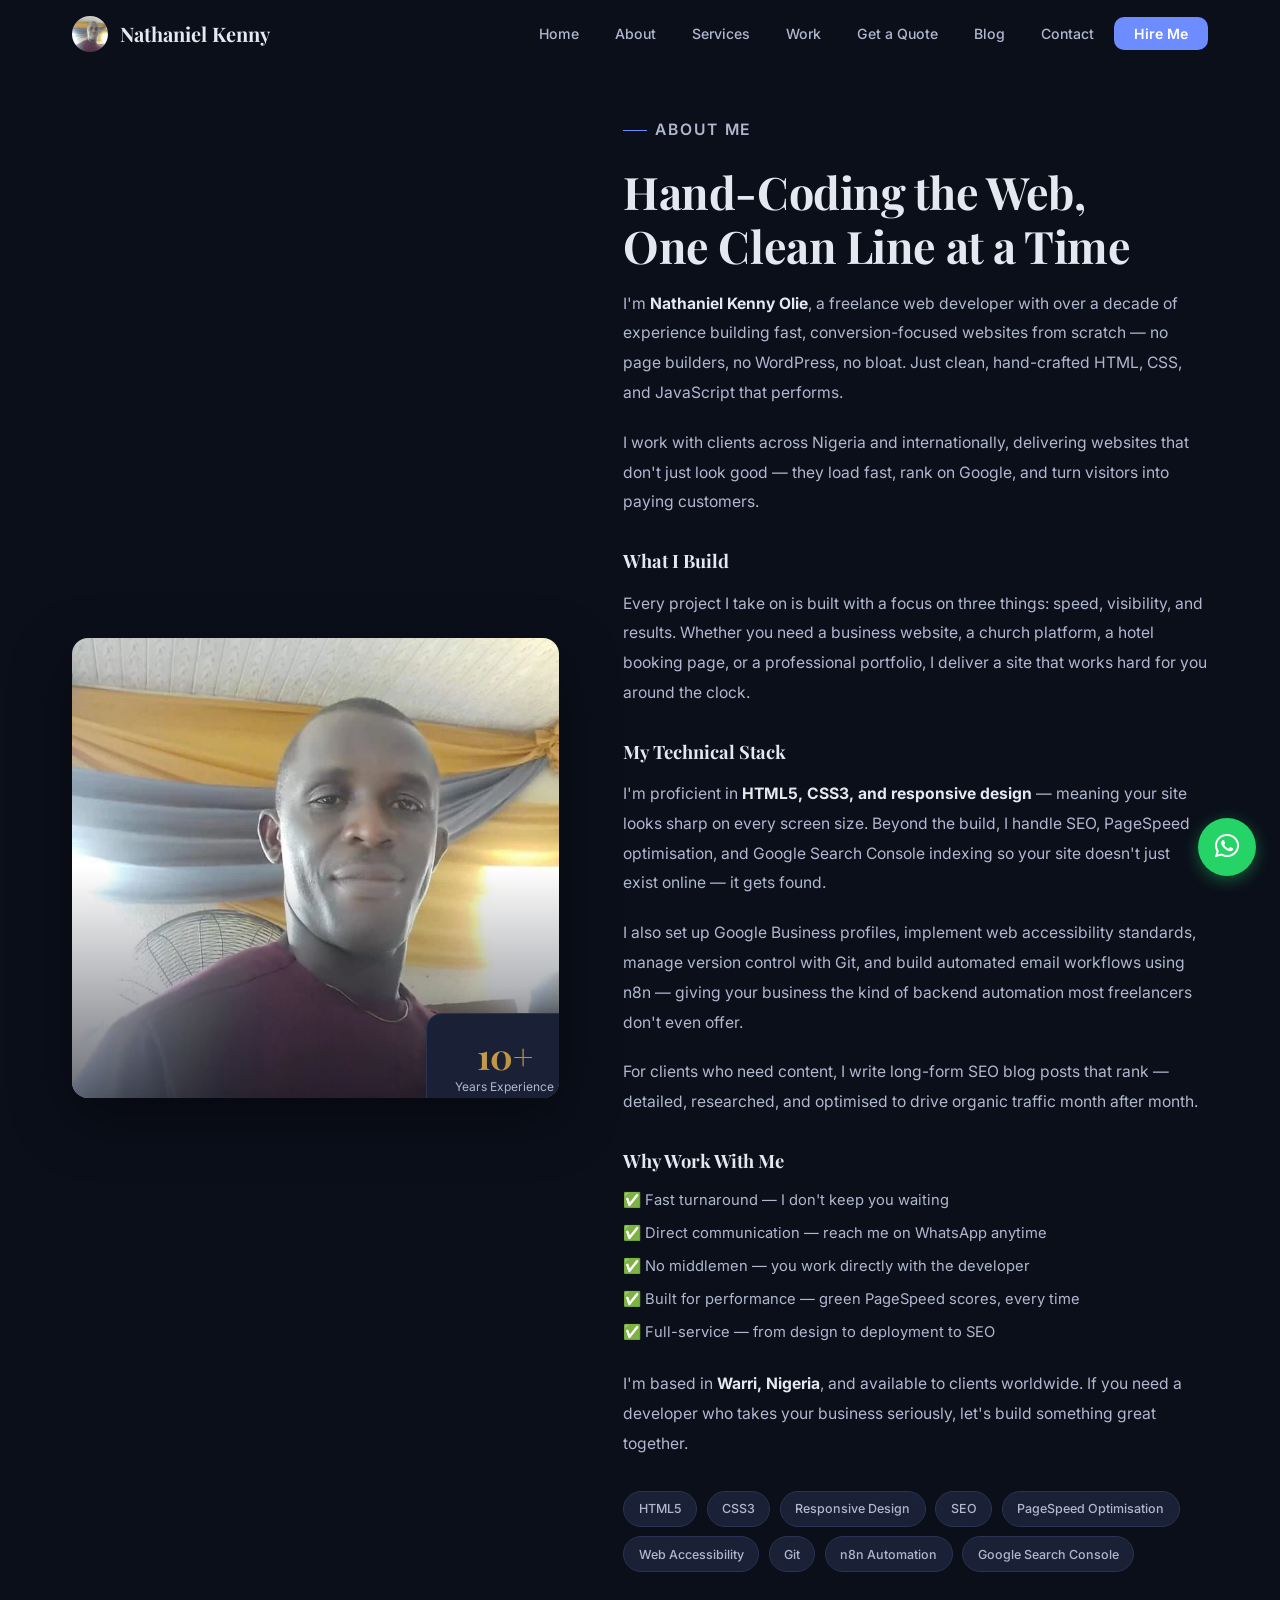
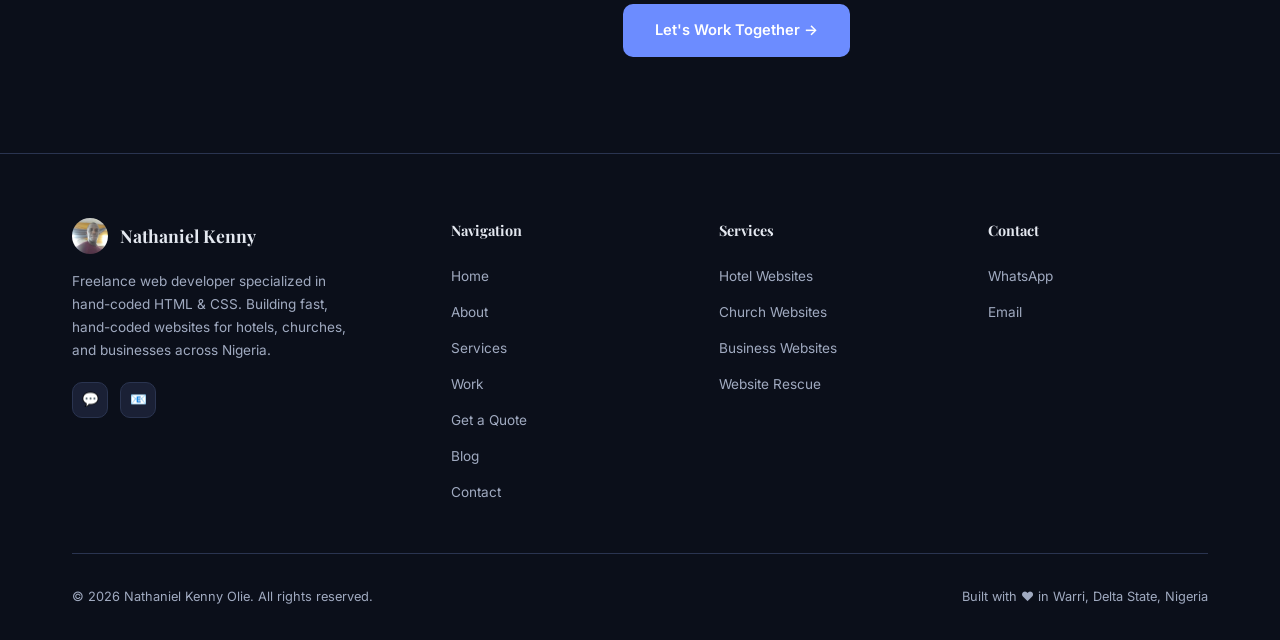
==== commit 028ed237: "Add Home nav link to navbar and footer on all pages; update sitemap" ====
--- a/about.html
+++ b/about.html
@@ -847,6 +847,7 @@
       </a>
 
       <ul class="nav-menu" id="navMenu" role="list">
+        <li><a href="/">Home</a></li>
         <li><a href="/about">About</a></li>
         <li><a href="/services">Services</a></li>
         <li><a href="/portfolio">Work</a></li>
@@ -975,6 +976,7 @@
         <nav class="footer-col" aria-label="Navigation links">
           <h3>Navigation</h3>
           <ul role="list">
+            <li><a href="/">Home</a></li>
             <li><a href="/about">About</a></li>
             <li><a href="/services">Services</a></li>
             <li><a href="/portfolio">Work</a></li>
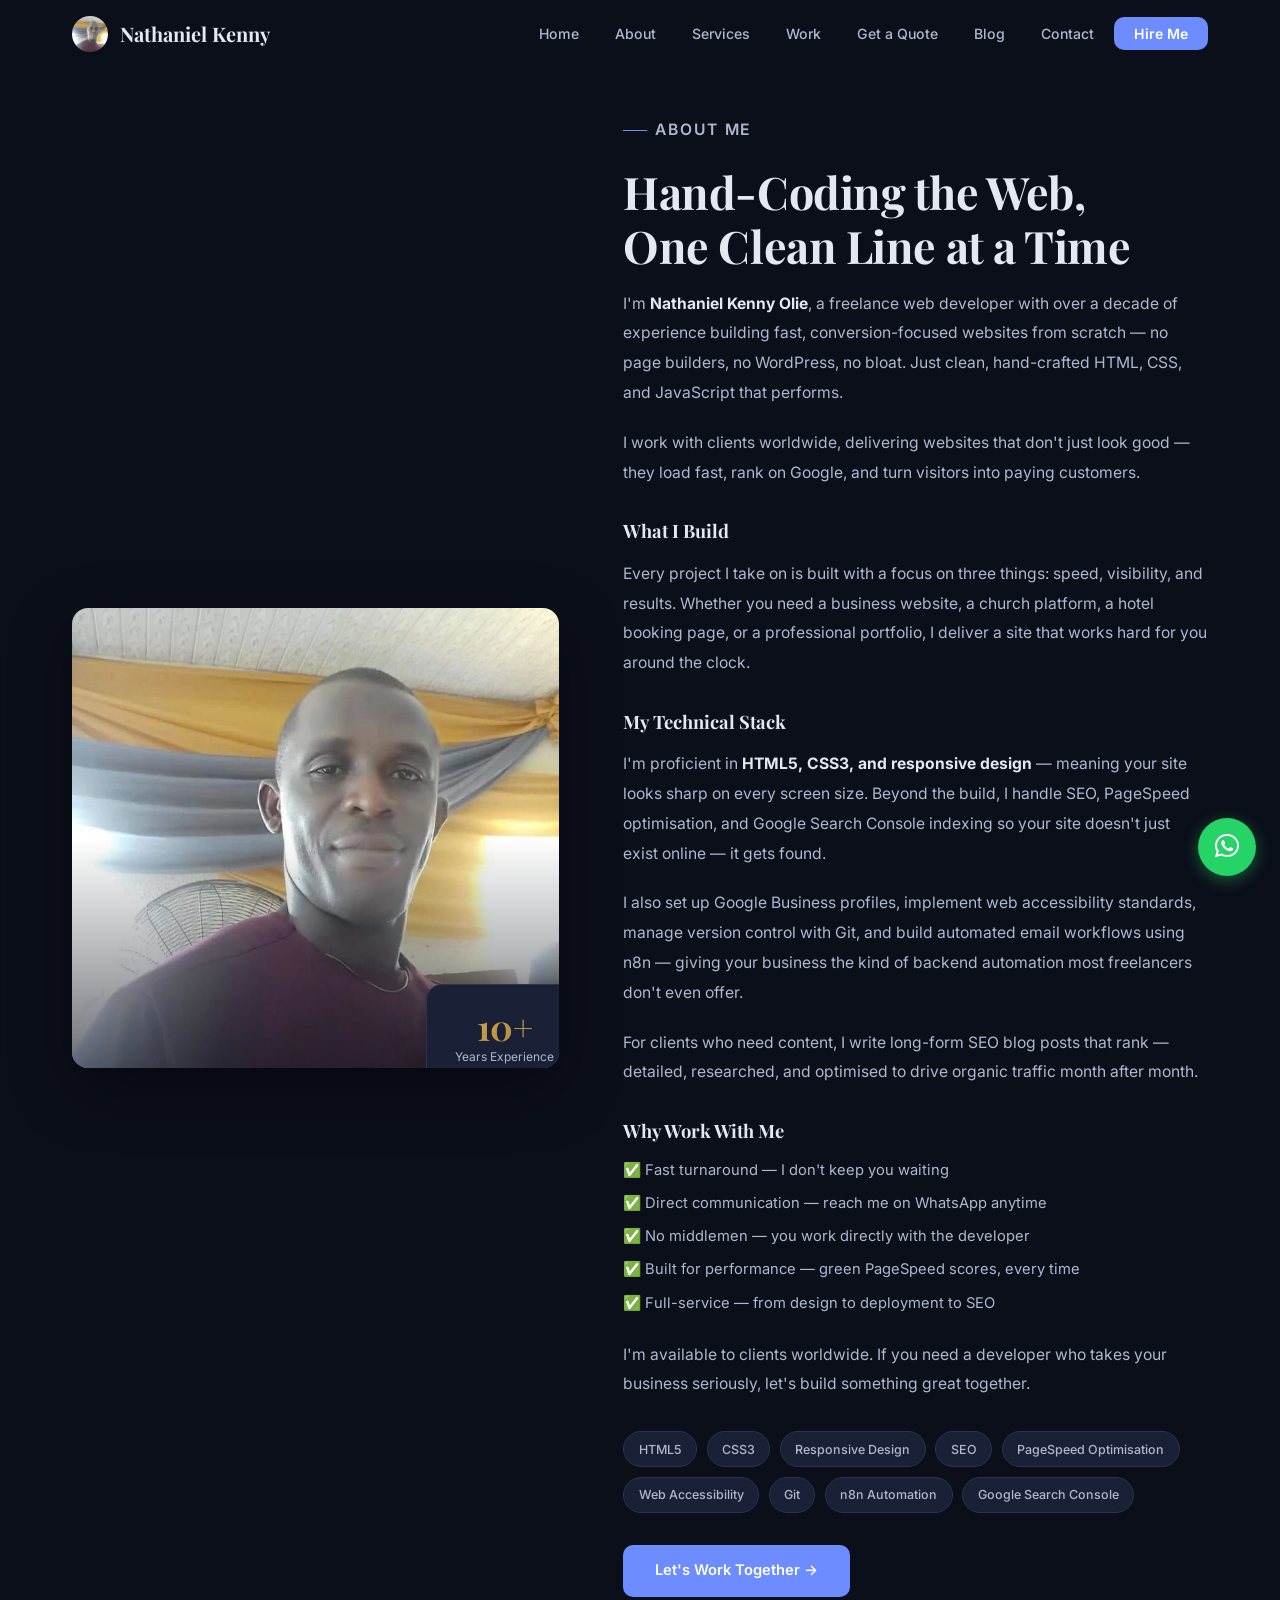
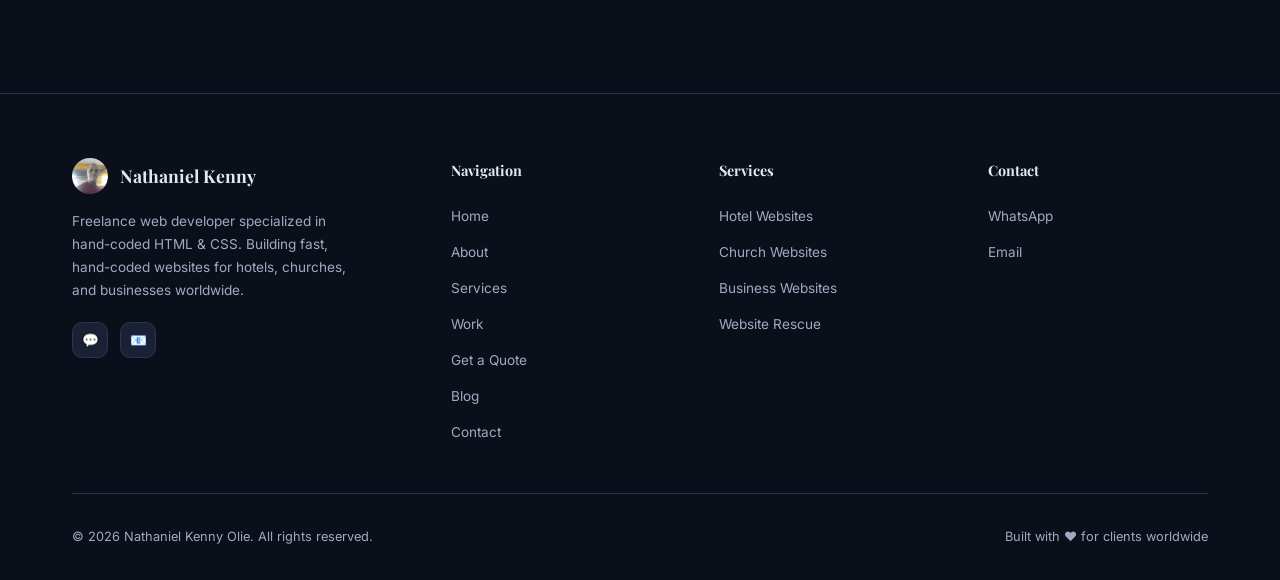
==== commit 0c3ce59f: "Remove all location references (Warri, Delta State, Nigeria) — replace with globally neutral text th" ====
--- a/about.html
+++ b/about.html
@@ -4,7 +4,7 @@
   <meta charset="UTF-8" />
   <meta name="viewport" content="width=device-width, initial-scale=1.0" />
   <title>About &mdash; Nathaniel Kenny Olie | Freelance Web Developer</title>
-  <meta name="description" content="Learn more about Nathaniel Kenny Olie &mdash; a freelance web developer based in Warri, Nigeria with over 10 years of experience." />
+  <meta name="description" content="Learn more about Nathaniel Kenny Olie &mdash; a freelance web developer with over 10 years of experience." />
   <meta name="author" content="Nathaniel Kenny Olie" />
   <link rel="canonical" href="https://webdev.talent-loop.org/about" />
   <meta property="og:url" content="https://webdev.talent-loop.org/about" />
@@ -895,7 +895,7 @@
             and JavaScript that performs.
           </p>
           <p>
-            I work with clients across Nigeria and internationally, delivering websites
+            I work with clients worldwide, delivering websites
             that don't just look good &mdash; they load fast, rank on Google, and turn visitors
             into paying customers.
           </p>
@@ -934,7 +934,7 @@
             <li style="display:flex;align-items:center;gap:0.5rem;font-size:0.92rem;color:var(--text-2);">&#x2705; Full-service &mdash; from design to deployment to SEO</li>
           </ul>
           <p>
-            I'm based in <strong>Warri, Nigeria</strong>, and available to clients worldwide.
+            I'm available to clients worldwide.
             If you need a developer who takes your business seriously, let's build something
             great together.
           </p>
@@ -966,7 +966,7 @@
             Nathaniel Kenny
           </a>
           <p class="footer-tagline">
-            Freelance web developer specialized in hand-coded HTML &amp; CSS. Building fast, hand-coded websites for hotels, churches, and businesses across Nigeria.
+            Freelance web developer specialized in hand-coded HTML &amp; CSS. Building fast, hand-coded websites for hotels, churches, and businesses worldwide.
           </p>
           <div class="footer-social">
             <a href="https://wa.me/2348000000000" target="_blank" rel="noopener noreferrer" aria-label="WhatsApp">&#x1F4AC;</a>
@@ -1004,7 +1004,7 @@
       </div>
       <div class="footer-bottom">
         <p>&copy; 2026 Nathaniel Kenny Olie. All rights reserved.</p>
-        <p>Built with <span aria-hidden="true">&#x2764;&#xFE0F;</span> in Warri, Delta State, Nigeria</p>
+        <p>Built with <span aria-hidden="true">&#x2764;&#xFE0F;</span> for clients worldwide</p>
       </div>
     </div>
   </footer>
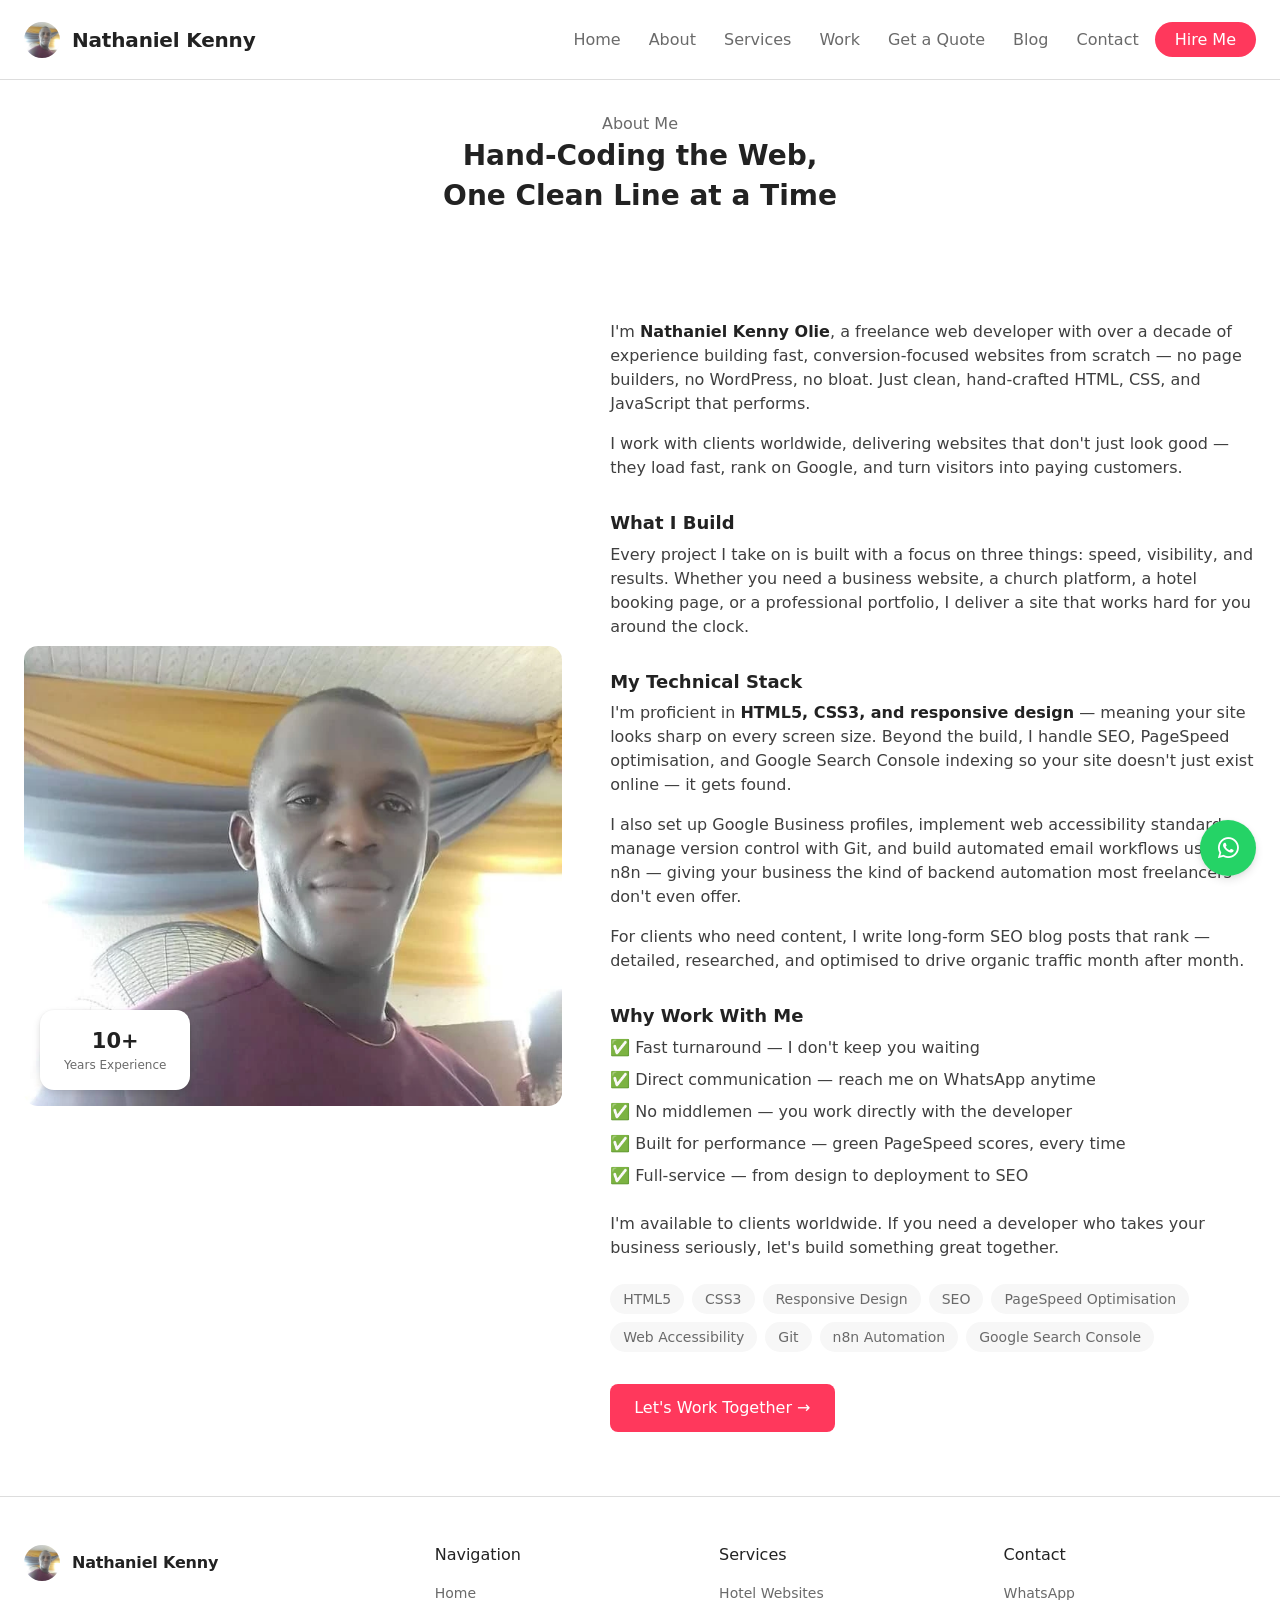
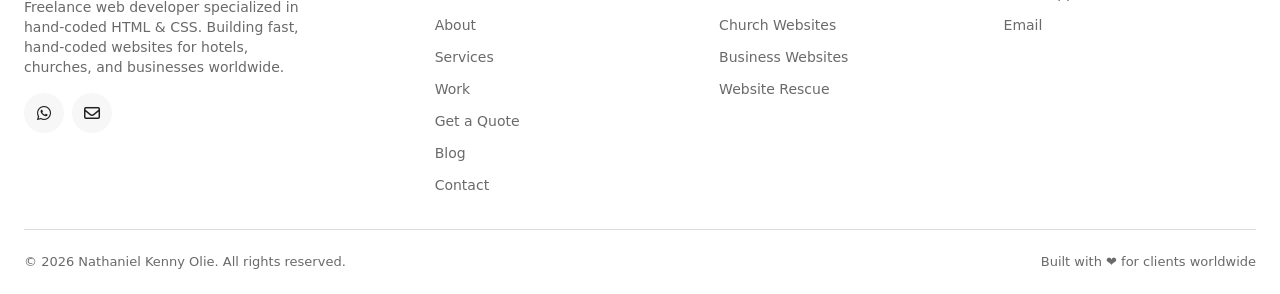
==== commit 4507869e: "Redesign: Apply Airbnb design system" ====
--- a/about.html
+++ b/about.html
@@ -16,820 +16,46 @@
   <link rel="icon" type="image/png" sizes="192x192" href="/android-chrome-192x192.png">
   <link rel="preconnect" href="https://fonts.googleapis.com" />
   <link rel="preconnect" href="https://fonts.gstatic.com" crossorigin />
-  <link rel="preload" as="style" href="https://fonts.googleapis.com/css2?family=Inter:wght@300;400;500;600;700;800;900&family=Playfair+Display:ital,wght@0,600;0,700;0,800;1,600&display=swap" />
-  <link rel="stylesheet" href="https://fonts.googleapis.com/css2?family=Inter:wght@300;400;500;600;700;800;900&family=Playfair+Display:ital,wght@0,600;0,700;0,800;1,600&display=swap" media="print" onload="this.media='all'" />
-  <noscript><link rel="stylesheet" href="https://fonts.googleapis.com/css2?family=Inter:wght@300;400;500;600;700;800;900&family=Playfair+Display:ital,wght@0,600;0,700;0,800;1,600&display=swap" /></noscript>
+  <link rel="preload" as="style" href="https://fonts.googleapis.com/css2?family=Inter:wght@300;400;500;600;700&display=swap" />
+  <link rel="stylesheet" href="https://fonts.googleapis.com/css2?family=Inter:wght@300;400;500;600;700&display=swap" media="print" onload="this.media='all'" />
+  <noscript><link rel="stylesheet" href="https://fonts.googleapis.com/css2?family=Inter:wght@300;400;500;600;700&display=swap" /></noscript>
   <link rel="preload" as="image" href="kenny.webp" imagesrcset="kenny.webp 800w" imagesizes="(max-width: 768px) 100vw, 800px">
+  <link rel="stylesheet" href="airbnb.css" />
   <style>
-    *, *::before, *::after { box-sizing: border-box; margin: 0; padding: 0; }
-
-    :root {
-      --bg:        #0b0f1a;
-      --bg-alt:    #111624;
-      --surface:   #1a2035;
-      --surface-2: #222a42;
-      --border:    #2a3450;
-      --text:      #e4e8f0;
-      --text-2:    #b0b8d0;
-      --text-3:    #a0aac0;
-      --accent:    #6c8cff;
-      --accent-2:  #5b7ae0;
-      --gold:      #d4a854;
-      --gold-dim:  #a88438;
-      --green:     #34d399;
-      --radius:    16px;
-      --radius-sm: 10px;
-      --transition: 0.4s cubic-bezier(0.22, 1, 0.36, 1);
-      --shadow:    0 4px 30px rgba(0,0,0,0.3);
-      --shadow-lg: 0 20px 60px rgba(0,0,0,0.4);
-    }
-
-    html { scroll-behavior: smooth; scroll-padding-top: 80px; }
-    body {
-      font-family: 'Inter', sans-serif;
-      background: var(--bg);
-      color: var(--text);
-      line-height: 1.7;
-      overflow-x: hidden;
-      -webkit-font-smoothing: antialiased;
-    }
-    ::selection { background: var(--accent); color: #fff; }
-
-    a { color: var(--accent); text-decoration: underline; transition: color var(--transition); }
-    a:focus-visible { outline: 3px solid var(--accent); outline-offset: 3px; border-radius: 4px; }
-    img { display: block; max-width: 100%; height: auto; }
-
-    .container { max-width: 1200px; margin: 0 auto; padding: 0 2rem; }
-
-    .skip-link {
-      position: absolute; top: -100px; left: 1rem;
-      background: var(--surface); color: var(--text);
-      padding: 0.6rem 1.2rem; border-radius: var(--radius-sm);
-      font-weight: 600; font-size: 0.9rem; z-index: 9999;
-      transition: top 0.2s; text-decoration: none;
-    }
-    .skip-link:focus { top: 1rem; }
-
-    .reveal {
-      opacity: 0; transform: translateY(30px);
-      transition: opacity 0.8s ease, transform 0.8s ease;
-    }
-    .reveal.visible { opacity: 1; transform: translateY(0); }
-    .reveal-delay-1 { transition-delay: 0.1s; }
-    .reveal-delay-2 { transition-delay: 0.2s; }
-    .reveal-delay-3 { transition-delay: 0.3s; }
-    .reveal-delay-4 { transition-delay: 0.4s; }
-
-    .navbar {
-      position: fixed; top: 0; left: 0; right: 0; z-index: 1000;
-      padding: 1rem 0;
-      transition: background var(--transition), backdrop-filter var(--transition), box-shadow var(--transition);
-    }
-    .navbar.scrolled {
-      background: rgba(11,15,26,0.85);
-      backdrop-filter: blur(20px);
-      -webkit-backdrop-filter: blur(20px);
-      box-shadow: 0 1px 0 var(--border);
-      padding: 0.6rem 0;
-    }
-
-    .nav-container {
-      display: flex; justify-content: space-between; align-items: center;
-    }
-
-    .logo {
-      display: flex; align-items: center; gap: 0.75rem;
-      text-decoration: none; color: var(--text);
-      font-family: 'Playfair Display', serif;
-      font-size: 1.25rem; font-weight: 700;
-    }
-    .logo:hover { color: var(--accent); text-decoration: none; }
-
-    .logo-mark {
-      width: 36px; height: 36px;
-      background: linear-gradient(135deg, var(--accent), #8b5cf6);
-      border-radius: 10px;
-      display: flex; align-items: center; justify-content: center;
-      font-family: 'Inter', sans-serif;
-      font-size: 0.9rem; font-weight: 800; color: #fff;
-    }
-
-    .nav-menu {
-      list-style: none; display: flex; align-items: center; gap: 0.25rem;
-    }
-    .nav-menu a {
-      color: var(--text-2); font-weight: 500; font-size: 0.88rem;
-      text-decoration: none; padding: 0.5rem 1rem; border-radius: var(--radius-sm);
-      transition: all var(--transition);
-    }
-    .nav-menu a:hover { color: var(--text); background: var(--surface); text-decoration: none; }
-    .nav-cta {
-      background: var(--accent); color: #fff !important; font-weight: 600 !important;
-      padding: 0.5rem 1.25rem !important; border-radius: var(--radius-sm) !important;
-    }
-    .nav-cta:hover { background: var(--accent-2) !important; color: #fff !important; }
-
-    .hamburger {
-      display: none; flex-direction: column; gap: 5px; cursor: pointer;
-      background: transparent; border: 1.5px solid var(--border);
-      padding: 7px 9px; border-radius: var(--radius-sm);
-    }
-    .hamburger span {
-      display: block; width: 22px; height: 2px;
-      background: var(--text); border-radius: 2px;
-      transition: all var(--transition);
-    }
-    .hamburger:focus-visible { outline: 3px solid var(--accent); outline-offset: 2px; }
-
-    .btn {
-      display: inline-flex; align-items: center; gap: 0.5rem;
-      padding: 0.85rem 2rem; border-radius: var(--radius-sm);
-      font-family: 'Inter', sans-serif; font-size: 0.92rem; font-weight: 600;
-      border: none; cursor: pointer; transition: all var(--transition);
-      text-decoration: none;
-    }
-    .btn:focus-visible { outline: 3px solid var(--accent); outline-offset: 3px; }
-
-    .btn-primary {
-      background: var(--accent); color: #fff;
-    }
-    .btn-primary:hover { background: var(--accent-2); transform: translateY(-2px); box-shadow: 0 8px 25px rgba(108,140,255,0.3); color: #fff; text-decoration: none; }
-
-    .btn-outline {
-      background: transparent; color: var(--text);
-      border: 1.5px solid var(--border);
-    }
-    .btn-outline:hover { border-color: var(--accent); color: var(--accent); transform: translateY(-2px); text-decoration: none; }
-
-    .btn-gold {
-      background: linear-gradient(135deg, var(--gold), var(--gold-dim));
-      color: #0b0f1a;
-    }
-    .btn-gold:hover { transform: translateY(-2px); box-shadow: 0 8px 25px rgba(212,168,84,0.25); color: #0b0f1a; text-decoration: none; }
-
-    .btn-wa {
-      background: #25D366; color: #fff;
-    }
-    .btn-wa:hover { background: #1da851; transform: translateY(-2px); box-shadow: 0 8px 25px rgba(37,211,102,0.3); color: #fff; text-decoration: none; }
-
-    .btn-sm { padding: 0.55rem 1.25rem; font-size: 0.82rem; }
-
-    .hero {
-      min-height: 100vh;
-      display: flex; align-items: center; justify-content: center;
-      text-align: center;
-      position: relative; overflow: hidden;
-      contain: layout;
-    }
-
-    .hero-bg {
-      position: absolute; inset: 0; z-index: 0;
-      background:
-        radial-gradient(ellipse at 20% 50%, rgba(108,140,255,0.10) 0%, transparent 50%),
-        radial-gradient(ellipse at 80% 20%, rgba(139,92,246,0.08) 0%, transparent 50%),
-        radial-gradient(ellipse at 50% 80%, rgba(212,168,84,0.06) 0%, transparent 50%);
-    }
-
-    .hero-grid {
-      position: absolute; inset: 0; z-index: 0;
-      background-image:
-        linear-gradient(var(--border) 1px, transparent 1px),
-        linear-gradient(90deg, var(--border) 1px, transparent 1px);
-      background-size: 60px 60px;
-      opacity: 0.3;
-      mask-image: radial-gradient(ellipse at center, black 30%, transparent 70%);
-      -webkit-mask-image: radial-gradient(ellipse at center, black 30%, transparent 70%);
-    }
-
-    .hero-content { position: relative; z-index: 1; max-width: 800px; padding: 6rem 1rem 2rem; }
-
-    .hero-badge {
-      display: inline-flex; align-items: center; gap: 0.5rem;
-      background: var(--surface); border: 1px solid var(--border);
-      color: #c5deff; font-size: 0.8rem; font-weight: 500;
-      padding: 0.4rem 1rem; border-radius: 99px;
-      margin-bottom: 2rem;
-    }
-    .hero-badge-dot {
-      width: 6px; height: 6px; border-radius: 50%;
-      background: var(--green); display: inline-block;
-      animation: pulse-dot 2s infinite;
-    }
-    @keyframes pulse-dot {
-      0%, 100% { opacity: 1; transform: scale(1); }
-      50% { opacity: 0.6; transform: scale(1.4); }
-    }
-
-    .hero-title {
-      font-family: 'Playfair Display', serif;
-      font-size: 4.4rem; font-weight: 800;
-      line-height: 1.08; margin-bottom: 1.5rem;
-      letter-spacing: -0.02em;
-    }
-    .hero-title .gradient-text {
-      background: linear-gradient(135deg, var(--accent), #8b5cf6, var(--gold));
-      -webkit-background-clip: text;
-      -webkit-text-fill-color: transparent;
-      background-clip: text;
-    }
-
-    .hero-sub {
-      font-size: 1.15rem; color: var(--text-2);
-      max-width: 560px; margin: 0 auto 2.5rem;
-      line-height: 1.8;
-    }
-
-    .hero-actions { display: flex; gap: 1rem; justify-content: center; flex-wrap: wrap; }
-
-    .hero-scroll {
-      position: absolute; bottom: 2.5rem; left: 50%; transform: translateX(-50%);
-      color: var(--text-3); font-size: 0.7rem; letter-spacing: 0.1em;
-      text-transform: uppercase; display: flex; flex-direction: column;
-      align-items: center; gap: 0.75rem; text-decoration: none;
-      transition: color var(--transition);
-    }
-    .hero-scroll:hover { color: var(--text-2); text-decoration: none; }
-    .hero-scroll-arrow {
-      width: 1.2rem; height: 1.2rem;
-      border-right: 2px solid currentColor;
-      border-bottom: 2px solid currentColor;
-      transform: rotate(45deg);
-      animation: bounce 2s infinite;
-    }
-    @keyframes bounce {
-      0%, 100% { transform: rotate(45deg) translate(0,0); }
-      50% { transform: rotate(45deg) translate(4px,4px); }
-    }
-
-    section { padding: 6rem 0; position: relative; }
-    .section-header { margin-bottom: 4rem; max-width: 640px; }
-
-    .section-label {
-      display: inline-flex; align-items: center; gap: 0.5rem;
-      font-size: 0.75rem; font-weight: 600; letter-spacing: 0.12em;
-      text-transform: uppercase; color: var(--accent);
-      margin-bottom: 0.75rem;
-    }
-    .section-label::before {
-      content: ''; display: inline-block;
-      width: 24px; height: 1.5px; background: var(--accent);
-    }
-
-    .section-title {
-      font-family: 'Playfair Display', serif;
-      font-size: 2.8rem; font-weight: 700;
-      line-height: 1.2; margin-bottom: 1rem;
-      letter-spacing: -0.01em;
-    }
-    .section-sub {
-      color: var(--text-2); font-size: 1.05rem;
-      max-width: 560px; line-height: 1.8;
-    }
-
-    .section-header.centered { text-align: center; margin-left: auto; margin-right: auto; }
-    .section-header.centered .section-sub { margin-left: auto; margin-right: auto; }
-
-    .about-grid {
-      display: grid; grid-template-columns: 1fr 1.2fr;
-      gap: 4rem; align-items: center;
-    }
-
-    .about-visual { position: relative; contain: layout; padding-bottom: 2rem; }
-
-    .about-img-wrap {
-      border-radius: var(--radius); overflow: hidden;
-      box-shadow: var(--shadow-lg);
-      position: relative;
-    }
-    .about-img-wrap::before {
-      content: ''; position: absolute; inset: 0;
-      background: linear-gradient(180deg, transparent 50%, rgba(11,15,26,0.6) 100%);
-      z-index: 1; pointer-events: none;
-    }
-    .about-img-wrap img {
-      width: 100%; height: 460px; object-fit: cover;
-      display: block;
-    }
-
-    .about-exp {
-      position: absolute; bottom: -1.5rem; right: -1.5rem; z-index: 2;
-      background: var(--surface); border: 1px solid var(--border);
-      border-radius: var(--radius); padding: 1.5rem 1.75rem;
-      text-align: center; box-shadow: var(--shadow);
-    }
-    .about-exp .num {
-      font-family: 'Playfair Display', serif;
-      font-size: 2.2rem; font-weight: 700;
-      background: linear-gradient(135deg, var(--gold), var(--gold-dim));
-      -webkit-background-clip: text;
-      -webkit-text-fill-color: transparent;
-      background-clip: text;
-      line-height: 1;
-    }
-    .about-exp .lbl {
-      font-size: 0.75rem; color: var(--text-2);
-      margin-top: 0.2rem;
-    }
-
-    .about-text p {
-      color: var(--text-2); line-height: 1.9;
-      margin-bottom: 1.25rem; font-size: 0.98rem;
-    }
-    .about-text p strong { color: var(--text); }
-
-    .skills-grid {
-      display: flex; flex-wrap: wrap; gap: 0.6rem;
-      margin-top: 2rem;
-    }
-    .skill-chip {
-      background: var(--surface); border: 1px solid var(--border);
-      padding: 0.4rem 0.9rem; border-radius: 99px;
-      font-size: 0.78rem; font-weight: 500; color: var(--text-2);
-      transition: all var(--transition);
-    }
-    .skill-chip:hover {
-      border-color: var(--accent); color: var(--accent);
-      background: rgba(108,140,255,0.06);
-    }
-
-    .services { background: var(--bg-alt); }
-
-    .services-grid {
-      display: grid;
-      grid-template-columns: repeat(auto-fit, minmax(260px, 1fr));
-      gap: 1.5rem;
-    }
-
-    .service-card {
-      background: var(--surface); border: 1px solid var(--border);
-      border-radius: var(--radius); padding: 2.25rem 2rem;
-      transition: all var(--transition); position: relative; overflow: hidden;
-    }
-    .service-card::before {
-      content: ''; position: absolute; inset: 0;
-      background: linear-gradient(135deg, rgba(108,140,255,0.04), transparent);
-      opacity: 0; transition: opacity var(--transition);
-    }
-    .service-card:hover {
-      transform: translateY(-6px); border-color: rgba(108,140,255,0.2);
-      box-shadow: 0 20px 50px rgba(0,0,0,0.3);
-    }
-    .service-card:hover::before { opacity: 1; }
-    .service-card.featured { border-color: rgba(212,168,84,0.3); }
-
-    .service-icon { width: 40px; height: 40px; margin-bottom: 1rem; position: relative; z-index: 1; color: var(--accent); }
-    .service-icon svg { width: 100%; height: 100%; }
-    .service-card h3 {
-      font-family: 'Playfair Display', serif;
-      font-size: 1.2rem; color: var(--text);
-      margin-bottom: 0.6rem; position: relative; z-index: 1;
-    }
-    .service-card p {
-      font-size: 0.88rem; color: var(--text-2);
-      line-height: 1.7; margin-bottom: 1.25rem; position: relative; z-index: 1;
-    }
-    .service-tag {
-      display: inline-block;
-      background: rgba(108,140,255,0.15); color: var(--accent);
-      font-size: 0.72rem; font-weight: 600;
-      padding: 0.25rem 0.75rem; border-radius: 99px;
-      position: relative; z-index: 1;
-    }
-    .service-card.featured .service-tag {
-      background: rgba(212,168,84,0.2); color: var(--gold);
-    }
-
-    .projects-grid {
-      display: grid;
-      grid-template-columns: repeat(auto-fit, minmax(340px, 1fr));
-      gap: 1.5rem;
-    }
-
-    .project-card {
-      background: var(--surface); border: 1px solid var(--border);
-      border-radius: var(--radius); overflow: hidden;
-      transition: all var(--transition);
-    }
-    .project-card:hover {
-      transform: translateY(-6px); border-color: rgba(108,140,255,0.2);
-      box-shadow: 0 20px 50px rgba(0,0,0,0.3);
-    }
-
-    .project-thumb {
-      height: 210px; position: relative; overflow: hidden;
-      display: flex; align-items: center; justify-content: center;
-      background: linear-gradient(135deg, var(--surface-2), var(--bg-alt));
-    }
-
-    .project-thumb-overlay {
-      position: absolute; inset: 0;
-      background: linear-gradient(135deg, rgba(11,15,26,0.7), rgba(108,140,255,0.15));
-      display: flex; align-items: center; justify-content: center;
-      flex-direction: column; gap: 0.25rem;
-    }
-    .project-thumb-icon { width: 40px; height: 40px; color: var(--accent); opacity: 0.8; }
-    .project-thumb-icon svg { width: 100%; height: 100%; }
-    .project-thumb-name {
-      font-family: 'Playfair Display', serif;
-      font-size: 1.2rem; color: #fff; font-weight: 700;
-    }
-    .speed-badge {
-      position: absolute; top: 1rem; right: 1rem;
-      background: rgba(212,168,84,0.15);
-      backdrop-filter: blur(8px);
-      color: var(--gold); font-size: 0.68rem; font-weight: 700;
-      padding: 0.25rem 0.65rem; border-radius: 99px;
-      border: 1px solid rgba(212,168,84,0.3);
-    }
-
-    .project-body { padding: 1.5rem; }
-    .project-body h3 {
-      font-family: 'Playfair Display', serif;
-      font-size: 1.1rem; color: var(--text); margin-bottom: 0.35rem;
-    }
-    .project-body p {
-      font-size: 0.85rem; color: var(--text-2);
-      margin-bottom: 1rem; line-height: 1.6;
-    }
-    .project-footer {
-      display: flex; align-items: center; justify-content: space-between;
-    }
-    .project-tags { display: flex; gap: 0.35rem; flex-wrap: wrap; }
-    .ptag {
-      font-size: 0.68rem; font-weight: 600;
-      padding: 0.2rem 0.55rem; border-radius: 99px;
-      background: rgba(108,140,255,0.08); color: var(--accent);
-    }
-    .project-link {
-      font-size: 0.82rem; font-weight: 600; color: var(--accent);
-      display: inline-flex; align-items: center; gap: 0.3rem; white-space: nowrap;
-    }
-
-    .process { background: var(--bg-alt); }
-    .process-grid {
-      display: grid;
-      grid-template-columns: repeat(auto-fit, minmax(220px, 1fr));
-      gap: 2rem;
-    }
-
-    .process-step {
-      text-align: center; padding: 2rem 1.5rem;
-      position: relative;
-    }
-    .process-step:not(:last-child)::after {
-      content: ''; position: absolute; top: 2.5rem;
-      right: -1rem; width: 2rem; height: 2px;
-      background: var(--border);
-    }
-    .process-step-num {
-      font-family: 'Playfair Display', serif;
-      font-size: 3rem; font-weight: 800;
-      background: linear-gradient(135deg, var(--accent), transparent);
-      -webkit-background-clip: text;
-      -webkit-text-fill-color: transparent;
-      background-clip: text;
-      line-height: 1; margin-bottom: 0.75rem;
-      opacity: 0.5;
-    }
-    .process-step h3 {
-      font-family: 'Playfair Display', serif;
-      font-size: 1.1rem; color: var(--text); margin-bottom: 0.4rem;
-    }
-    .process-step p {
-      font-size: 0.85rem; color: var(--text-2); line-height: 1.6;
-    }
-
-    .testi-grid {
-      display: grid;
-      grid-template-columns: repeat(auto-fit, minmax(300px, 1fr));
-      gap: 1.5rem;
-    }
-
-    .testi-card {
-      background: var(--surface); border: 1px solid var(--border);
-      border-radius: var(--radius); padding: 2rem;
-      transition: all var(--transition);
-    }
-    .testi-card:hover { border-color: rgba(108,140,255,0.15); }
-
-    .testi-stars { color: var(--gold); font-size: 0.9rem; margin-bottom: 0.75rem; }
-    .testi-text {
-      font-style: italic; color: var(--text-2);
-      font-size: 0.9rem; line-height: 1.8; margin-bottom: 1.5rem;
-    }
-    .testi-author { display: flex; align-items: center; gap: 0.75rem; }
-    .testi-avatar {
-      width: 42px; height: 42px; border-radius: 50%;
-      background: var(--surface-2); border: 1px solid var(--border);
-      display: flex; align-items: center; justify-content: center;
-      font-family: 'Playfair Display', serif; font-weight: 700;
-      color: var(--text-2); font-size: 1rem; flex-shrink: 0;
-    }
-    .testi-name { font-weight: 600; color: var(--text); font-size: 0.9rem; }
-    .testi-role { font-size: 0.78rem; color: var(--text-3); }
-
-    .testi-placeholder {
-      background: var(--surface); border: 1.5px dashed var(--border);
-      border-radius: var(--radius); padding: 2rem;
-      display: flex; flex-direction: column; align-items: center;
-      justify-content: center; text-align: center; gap: 0.75rem;
-    }
-    .testi-placeholder p { color: var(--text-3); font-size: 0.85rem; font-style: italic; }
-    .testi-placeholder strong { color: var(--accent); font-size: 0.95rem; }
-
-    .pricing-grid {
-      display: grid;
-      grid-template-columns: repeat(auto-fit, minmax(290px, 1fr));
-      gap: 1.5rem; align-items: start;
-    }
-
-    .pricing-card {
-      background: var(--surface); border: 1px solid var(--border);
-      border-radius: var(--radius); padding: 2.5rem 2rem;
-      text-align: center; transition: all var(--transition);
-      position: relative;
-    }
-    .pricing-card:hover { transform: translateY(-4px); border-color: rgba(108,140,255,0.15); }
-    .pricing-card.featured {
-      border-color: rgba(212,168,84,0.3);
-      background: linear-gradient(180deg, var(--surface), rgba(212,168,84,0.04));
-    }
-    .pricing-card.featured:hover { border-color: rgba(212,168,84,0.5); }
-
-    .pricing-badge {
-      position: absolute; top: -0.65rem; left: 50%; transform: translateX(-50%);
-      background: linear-gradient(135deg, var(--gold), var(--gold-dim));
-      color: #0b0f1a; font-size: 0.7rem; font-weight: 700;
-      padding: 0.3rem 1rem; border-radius: 99px; white-space: nowrap;
-    }
-
-    .pricing-card h3 {
-      font-family: 'Playfair Display', serif;
-      font-size: 1.3rem; color: var(--text); margin-bottom: 0.5rem;
-    }
-    .price {
-      font-family: 'Playfair Display', serif;
-      font-size: 3rem; font-weight: 800;
-      line-height: 1; margin-bottom: 0.25rem;
-    }
-    .price span {
-      font-size: 1rem; font-weight: 400; color: var(--text-3);
-    }
-    .price-desc {
-      font-size: 0.82rem; color: var(--text-3);
-      margin-bottom: 1.5rem;
-    }
-
-    .pricing-features {
-      list-style: none; display: flex; flex-direction: column;
-      gap: 0.75rem; margin-bottom: 2rem; text-align: left;
-    }
-    .pricing-features li {
-      font-size: 0.85rem; color: var(--text-2);
-      display: flex; align-items: center; gap: 0.5rem;
-    }
-    .pricing-features li::before {
-      content: '\2713'; color: var(--green); font-weight: 700; font-size: 0.95rem;
-    }
-    .pricing-features li.na::before { content: '\2717'; color: var(--text-3); }
-    .pricing-features li.na { color: var(--text-3); }
-
-    .cta-section { background: var(--bg-alt); text-align: center; }
-    .cta-content { max-width: 700px; margin: 0 auto; }
-    .cta-text { color: var(--text-2); font-size: 1rem; line-height: 1.8; margin-bottom: 1rem; }
-    .cta-steps { display: flex; flex-direction: column; gap: 0.75rem; margin: 2rem 0; text-align: left; max-width: 500px; margin-left: auto; margin-right: auto; }
-    .cta-step { display: flex; align-items: center; gap: 0.75rem; font-size: 0.92rem; color: var(--text-2); }
-    .cta-step-num { width: 28px; height: 28px; border-radius: 50%; background: var(--accent); color: #fff; display: flex; align-items: center; justify-content: center; font-size: 0.75rem; font-weight: 700; flex-shrink: 0; }
-    .cta-tagline { font-family: 'Playfair Display', serif; font-size: 1.2rem; color: var(--gold); margin: 2rem 0 1.5rem; }
-    .cta-actions { display: flex; gap: 1rem; justify-content: center; flex-wrap: wrap; }
-    .cta-footer-text { font-size: 0.82rem; color: var(--text-3); margin-top: 1.25rem; }
-
-    .blog-grid {
-      display: grid;
-      grid-template-columns: repeat(auto-fit, minmax(300px, 1fr));
-      gap: 1.5rem;
-    }
-
-    .blog-card {
-      background: var(--surface); border: 1px solid var(--border);
-      border-radius: var(--radius); overflow: hidden;
-      transition: all var(--transition);
-    }
-    .blog-card:hover { transform: translateY(-4px); border-color: rgba(108,140,255,0.15); }
-
-    .blog-thumb {
-      height: 180px; background: var(--surface-2);
-      display: flex; align-items: center; justify-content: center;
-      font-size: 2.5rem;
-    }
-    .blog-body { padding: 1.5rem; }
-    .blog-body .blog-date {
-      font-size: 0.72rem; color: var(--text-3);
-      text-transform: uppercase; letter-spacing: 0.06em; margin-bottom: 0.5rem;
-    }
-    .blog-body h3 {
-      font-family: 'Playfair Display', serif;
-      font-size: 1.05rem; color: var(--text); margin-bottom: 0.5rem;
-    }
-    .blog-body p {
-      font-size: 0.85rem; color: var(--text-2); line-height: 1.6; margin-bottom: 1rem;
-    }
-    .blog-link { font-size: 0.82rem; font-weight: 600; color: var(--accent); }
-
-    .contact-grid {
-      display: grid; grid-template-columns: 1fr 1.2fr;
-      gap: 3.5rem; align-items: start;
-    }
-
-    .contact-info > p {
-      color: var(--text); line-height: 1.8;
-      margin-bottom: 2rem; font-size: 0.95rem;
-    }
-
-    .contact-items {
-      display: flex; flex-direction: column; gap: 1.25rem;
-    }
-    .contact-item {
-      display: flex; align-items: flex-start; gap: 1rem;
-    }
-    .contact-icon-wrap {
-      width: 42px; height: 42px; border-radius: var(--radius-sm);
-      background: var(--surface); border: 1px solid var(--border);
-      display: flex; align-items: center; justify-content: center;
-      font-size: 1.1rem; flex-shrink: 0;
-    }
-    .contact-item-text h3 {
-      font-family: 'Playfair Display', serif;
-      font-size: 0.9rem; color: var(--text); margin-bottom: 0.1rem;
-    }
-    .contact-item-text p, .contact-item-text a {
-      font-size: 0.85rem; color: var(--text-2); line-height: 1.5;
-    }
-    .contact-item-text a { color: var(--accent); }
-
-    .contact-form-card {
-      background: var(--surface); border: 1px solid var(--border);
-      border-radius: var(--radius); padding: 2.5rem;
-    }
-    .contact-form-card h2 {
-      font-family: 'Playfair Display', serif;
-      font-size: 1.4rem; color: var(--text); margin-bottom: 0.5rem;
-    }
-    .contact-form-card > p {
-      font-size: 0.88rem; color: var(--text); margin-bottom: 2rem;
-    }
-
-    .form-group { margin-bottom: 1.25rem; }
-    .form-group label {
-      display: block; font-size: 0.82rem; font-weight: 600;
-      color: var(--text); margin-bottom: 0.35rem;
-    }
-    .form-group input,
-    .form-group textarea,
-    .form-group select {
-      width: 100%; padding: 0.75rem 1rem;
-      border: 1.5px solid var(--border); border-radius: var(--radius-sm);
-      font-family: 'Inter', sans-serif; font-size: 0.88rem;
-      color: var(--text); background: var(--bg);
-      transition: border-color var(--transition);
-    }
-    .form-group input:focus,
-    .form-group textarea:focus,
-    .form-group select:focus {
-      outline: none; border-color: var(--accent);
-      box-shadow: 0 0 0 3px rgba(108,140,255,0.08);
-    }
-    .form-group textarea { resize: vertical; min-height: 110px; }
-    .form-group option { background: var(--surface); color: var(--text); }
-
-    .wa-alternative {
-      display: flex; align-items: center; gap: 0.75rem;
-      padding: 1rem; margin-top: 1.5rem;
-      background: rgba(37,211,102,0.06); border: 1.5px solid rgba(37,211,102,0.2);
-      border-radius: var(--radius-sm); text-decoration: none;
-      transition: background var(--transition);
-    }
-    .wa-alternative:hover { background: rgba(37,211,102,0.1); text-decoration: none; }
-    .wa-alternative span:last-child { font-size: 0.82rem; color: var(--text-2); }
-
-    .footer {
-      border-top: 1px solid var(--border);
-      padding: 4rem 0 2rem;
-    }
-    .footer-grid {
-      display: grid;
-      grid-template-columns: 1.5fr 1fr 1fr 1fr;
-      gap: 3rem; margin-bottom: 3rem;
-    }
-    .footer-brand .logo { font-size: 1.1rem; }
-    .footer-tagline {
-      color: var(--text-3); font-size: 0.85rem;
-      line-height: 1.7; margin-top: 1rem; max-width: 280px;
-    }
-
-    .footer-social {
-      display: flex; gap: 0.75rem; margin-top: 1.25rem;
-    }
-    .footer-social a {
-      width: 36px; height: 36px; border-radius: var(--radius-sm);
-      background: var(--surface); border: 1px solid var(--border);
-      display: flex; align-items: center; justify-content: center;
-      font-size: 0.85rem; text-decoration: none;
-      transition: all var(--transition);
-    }
-    .footer-social a:hover { border-color: var(--accent); background: rgba(108,140,255,0.06); }
-
-    .footer-col h3 {
-      font-family: 'Playfair Display', serif;
-      font-size: 0.9rem; color: var(--text); margin-bottom: 1.25rem;
-    }
-    .footer-col ul {
-      list-style: none; display: flex; flex-direction: column; gap: 0.55rem;
-    }
-    .footer-col ul a {
-      color: var(--text-3); font-size: 0.85rem;
-      text-decoration: none; transition: color var(--transition);
-    }
-    .footer-col ul a:hover { color: var(--accent); text-decoration: underline; }
-
-    .footer-bottom {
-      border-top: 1px solid var(--border);
-      padding-top: 2rem;
-      display: flex; justify-content: space-between;
-      align-items: center; flex-wrap: wrap; gap: 1rem;
-    }
-    .footer-bottom p { color: var(--text-3); font-size: 0.8rem; }
-    .footer-bottom a { color: var(--gold); text-decoration: underline; }
-
-    .back-to-top {
-      position: fixed; bottom: 2rem; right: 2rem;
-      width: 44px; height: 44px; border-radius: 50%;
-      background: var(--accent); color: #fff;
-      border: none; cursor: pointer; z-index: 999;
-      display: flex; align-items: center; justify-content: center;
-      font-size: 1.2rem; opacity: 0; pointer-events: none;
-      transform: translateY(20px);
-      transition: all var(--transition);
-      box-shadow: 0 4px 20px rgba(108,140,255,0.3);
-    }
-    .back-to-top.visible { opacity: 1; pointer-events: auto; transform: translateY(0); }
-    .back-to-top:hover { transform: translateY(-3px); box-shadow: 0 6px 25px rgba(108,140,255,0.4); }
-
-    @media (max-width: 1024px) {
-      .footer-grid { grid-template-columns: 1fr 1fr; gap: 2rem; }
-      .hero-title { font-size: 3.6rem; }
-    }
-
-    @media (max-width: 900px) {
-      .about-grid { grid-template-columns: 1fr; gap: 2rem; }
-      .about-img-wrap img { height: 340px; }
-      .about-exp { right: -0.75rem; bottom: -1rem; padding: 1rem 1.25rem; }
-      .contact-grid { grid-template-columns: 1fr; gap: 2rem; }
-      .process-step:not(:last-child)::after { display: none; }
-      .hero-title { font-size: 3rem; }
-    }
-
-    @media (max-width: 768px) {
-      .hamburger { display: flex; }
-
-      .nav-menu {
-        display: none; flex-direction: column;
-        position: absolute; top: 100%; left: 1rem; right: 1rem;
-        background: var(--surface); border: 1px solid var(--border);
-        border-radius: var(--radius); padding: 0.5rem;
-        box-shadow: var(--shadow-lg);
-      }
-      .nav-menu.active { display: flex; }
-      .nav-menu a { padding: 0.65rem 1rem; }
-      .nav-cta { text-align: center; }
-
-      .hero-title { font-size: 2.4rem; }
-      .section-title { font-size: 2rem; }
-      .section-header { margin-bottom: 2.5rem; }
-      .projects-grid { grid-template-columns: 1fr; }
-      .pricing-grid { grid-template-columns: 1fr; }
-      .footer-grid { grid-template-columns: 1fr; gap: 2rem; }
-      .footer-bottom { flex-direction: column; text-align: center; }
-      section { padding: 4rem 0; }
-    }
-
-    @media (max-width: 480px) {
-      .hero-title { font-size: 1.9rem; }
-      .hero-actions { flex-direction: column; align-items: center; }
-      .btn { width: 100%; justify-content: center; }
-      .container { padding: 0 1.25rem; }
-    }
-
-    .wa-float {
-      position: fixed; bottom: 1.5rem; right: 1.5rem;
-      width: 58px; height: 58px; border-radius: 50%;
-      background: #25D366; color: #fff;
-      display: flex; align-items: center; justify-content: center;
-      font-size: 1.7rem; text-decoration: none;
-      box-shadow: 0 4px 16px rgba(37,211,102,0.4);
-      z-index: 9999; transition: transform 0.25s ease, box-shadow 0.25s ease;
-    }
-    .wa-float:hover { transform: scale(1.08); box-shadow: 0 6px 24px rgba(37,211,102,0.55); color: #fff; }
+    /* Page-specific overrides — About page */
+
+    .hero-inner {
+      padding-top: calc(80px + var(--space-xl));
+    }
+
+    .about-text h3 {
+      font-family: var(--font-sans);
+      font-size: 18px;
+      font-weight: 600;
+      line-height: 1.25;
+      color: var(--ink);
+      margin: var(--space-xl) 0 var(--space-sm);
+    }
+
+    .about-text ul {
+      list-style: none;
+      display: flex;
+      flex-direction: column;
+      gap: var(--space-sm);
+      margin-bottom: var(--space-lg);
+    }
+
+    .about-text ul li {
+      display: flex;
+      align-items: center;
+      gap: var(--space-sm);
+      font-size: 16px;
+      color: var(--body);
+    }
+
+    .about-text .btn {
+      margin-top: var(--space-xl);
+    }
   </style>
   <link rel="stylesheet" href="https://cdnjs.cloudflare.com/ajax/libs/font-awesome/6.5.1/css/all.min.css" crossorigin="anonymous">
 </head>
@@ -842,7 +68,7 @@
   <nav class="navbar" id="navbar" aria-label="Main navigation">
     <div class="container nav-container">
       <a href="/" class="logo" aria-label="Nathaniel Kenny Olie &mdash; Home">
-        <img src="kenny.webp" alt="" width="36" height="36" style="border-radius:50%;object-fit:cover;width:36px;height:36px;" />
+        <img src="kenny.webp" alt="" width="36" height="36" />
         Nathaniel Kenny
       </a>
 
@@ -854,7 +80,7 @@
         <li><a href="/get-a-quote">Get a Quote</a></li>
         <li><a href="/blog">Blog</a></li>
         <li><a href="/contact">Contact</a></li>
-        <li><a href="https://wa.me/2348000000000?text=Hi%20Kenny%2C%20I%20saw%20your%20portfolio%20and%20I'd%20like%20to%20hire%20you" class="nav-cta" target="_blank" rel="noopener noreferrer">Hire Me</a></li>
+        <li><a href="https://wa.me/2349076042573?text=Hi%20Kenny%2C%20I%20saw%20your%20portfolio%20and%20I'd%20like%20to%20hire%20you" class="nav-cta" target="_blank" rel="noopener noreferrer">Hire Me</a></li>
       </ul>
 
       <button class="hamburger" id="hamburger" aria-label="Toggle navigation menu" aria-expanded="false" aria-controls="navMenu">
@@ -865,7 +91,14 @@
 
   <main id="main-content">
 
-  <section class="about" aria-labelledby="about-heading" style="padding-top:7rem;">
+  <section class="hero-inner" aria-labelledby="about-heading">
+    <div class="container">
+      <p class="section-label">About Me</p>
+      <h1 id="about-heading">Hand-Coding the Web,<br>One Clean Line at a Time</h1>
+    </div>
+  </section>
+
+  <section class="about">
     <div class="container">
       <div class="about-grid">
         <div class="about-visual reveal">
@@ -886,8 +119,6 @@
           </div>
         </div>
         <div class="about-text reveal reveal-delay-1">
-          <p class="section-label">About Me</p>
-          <h1 class="section-title" id="about-heading">Hand-Coding the Web,<br>One Clean Line at a Time</h1>
           <p>
             I'm <strong>Nathaniel Kenny Olie</strong>, a freelance web developer with over a
             decade of experience building fast, conversion-focused websites from scratch &mdash;
@@ -900,7 +131,7 @@
             into paying customers.
           </p>
 
-          <h3 style="font-family:'Playfair Display',serif;font-size:1.15rem;color:var(--text);margin:1.75rem 0 0.75rem;">What I Build</h3>
+          <h3>What I Build</h3>
           <p>
             Every project I take on is built with a focus on three things: speed, visibility,
             and results. Whether you need a business website, a church platform, a hotel
@@ -908,7 +139,7 @@
             you around the clock.
           </p>
 
-          <h3 style="font-family:'Playfair Display',serif;font-size:1.15rem;color:var(--text);margin:1.75rem 0 0.75rem;">My Technical Stack</h3>
+          <h3>My Technical Stack</h3>
           <p>
             I'm proficient in <strong>HTML5, CSS3, and responsive design</strong> &mdash; meaning
             your site looks sharp on every screen size. Beyond the build, I handle SEO,
@@ -925,13 +156,13 @@
             detailed, researched, and optimised to drive organic traffic month after month.
           </p>
 
-          <h3 style="font-family:'Playfair Display',serif;font-size:1.15rem;color:var(--text);margin:1.75rem 0 0.75rem;">Why Work With Me</h3>
-          <ul style="list-style:none;display:flex;flex-direction:column;gap:0.5rem;margin-bottom:1.5rem;">
-            <li style="display:flex;align-items:center;gap:0.5rem;font-size:0.92rem;color:var(--text-2);">&#x2705; Fast turnaround &mdash; I don't keep you waiting</li>
-            <li style="display:flex;align-items:center;gap:0.5rem;font-size:0.92rem;color:var(--text-2);">&#x2705; Direct communication &mdash; reach me on WhatsApp anytime</li>
-            <li style="display:flex;align-items:center;gap:0.5rem;font-size:0.92rem;color:var(--text-2);">&#x2705; No middlemen &mdash; you work directly with the developer</li>
-            <li style="display:flex;align-items:center;gap:0.5rem;font-size:0.92rem;color:var(--text-2);">&#x2705; Built for performance &mdash; green PageSpeed scores, every time</li>
-            <li style="display:flex;align-items:center;gap:0.5rem;font-size:0.92rem;color:var(--text-2);">&#x2705; Full-service &mdash; from design to deployment to SEO</li>
+          <h3>Why Work With Me</h3>
+          <ul>
+            <li>&#x2705; Fast turnaround &mdash; I don't keep you waiting</li>
+            <li>&#x2705; Direct communication &mdash; reach me on WhatsApp anytime</li>
+            <li>&#x2705; No middlemen &mdash; you work directly with the developer</li>
+            <li>&#x2705; Built for performance &mdash; green PageSpeed scores, every time</li>
+            <li>&#x2705; Full-service &mdash; from design to deployment to SEO</li>
           </ul>
           <p>
             I'm available to clients worldwide.
@@ -949,7 +180,7 @@
             <span class="skill-chip">n8n Automation</span>
             <span class="skill-chip">Google Search Console</span>
           </div>
-          <a href="https://wa.me/2348000000000?text=Hi%20Kenny%2C%20I%20saw%20your%20about%20page%20and%20I'd%20like%20to%20discuss%20a%20project" class="btn btn-primary" style="margin-top:2rem;" target="_blank" rel="noopener noreferrer">Let's Work Together &rarr;</a>
+          <a href="https://wa.me/2349076042573?text=Hi%20Kenny%2C%20I%20saw%20your%20about%20page%20and%20I'd%20like%20to%20discuss%20a%20project" class="btn btn-primary" target="_blank" rel="noopener noreferrer">Let's Work Together &rarr;</a>
         </div>
       </div>
     </div>
@@ -962,15 +193,15 @@
       <div class="footer-grid">
         <div class="footer-brand">
           <a href="/" class="logo" aria-label="Back to home">
-            <img src="kenny.webp" alt="" width="36" height="36" style="border-radius:50%;object-fit:cover;width:36px;height:36px;" />
+            <img src="kenny.webp" alt="" width="36" height="36" />
             Nathaniel Kenny
           </a>
           <p class="footer-tagline">
             Freelance web developer specialized in hand-coded HTML &amp; CSS. Building fast, hand-coded websites for hotels, churches, and businesses worldwide.
           </p>
           <div class="footer-social">
-            <a href="https://wa.me/2348000000000" target="_blank" rel="noopener noreferrer" aria-label="WhatsApp">&#x1F4AC;</a>
-            <a href="mailto:nathanielkenny@talent-loop.org" aria-label="Email">&#x1F4E7;</a>
+            <a href="https://wa.me/2349076042573" target="_blank" rel="noopener noreferrer" aria-label="WhatsApp"><i class="fab fa-whatsapp"></i></a>
+            <a href="mailto:webdev@talent-loop.org" aria-label="Email"><i class="far fa-envelope"></i></a>
           </div>
         </div>
         <nav class="footer-col" aria-label="Navigation links">
@@ -988,17 +219,17 @@
         <nav class="footer-col" aria-label="Services links">
           <h3>Services</h3>
           <ul role="list">
-            <li><a href="/#services">Hotel Websites</a></li>
-            <li><a href="/#services">Church Websites</a></li>
-            <li><a href="/#services">Business Websites</a></li>
-            <li><a href="/#services">Website Rescue</a></li>
+            <li><a href="/portfolio">Hotel Websites</a></li>
+            <li><a href="/portfolio">Church Websites</a></li>
+            <li><a href="/portfolio">Business Websites</a></li>
+            <li><a href="/portfolio">Website Rescue</a></li>
           </ul>
         </nav>
         <nav class="footer-col" aria-label="Contact links">
           <h3>Contact</h3>
           <ul role="list">
-            <li><a href="https://wa.me/2348000000000" target="_blank" rel="noopener noreferrer">WhatsApp</a></li>
-            <li><a href="mailto:nathanielkenny@talent-loop.org">Email</a></li>
+            <li><a href="https://wa.me/2349076042573" target="_blank" rel="noopener noreferrer">WhatsApp</a></li>
+            <li><a href="mailto:webdev@talent-loop.org">Email</a></li>
           </ul>
         </nav>
       </div>
@@ -1095,8 +326,8 @@
     }
   </script>
 
-<a href="https://wa.me/2349076042573" class="wa-float" target="_blank" rel="noopener noreferrer" aria-label="Chat on WhatsApp">
-  <i class="fab fa-whatsapp" aria-hidden="true"></i>
-</a>
+  <a href="https://wa.me/2349076042573" class="wa-float" target="_blank" rel="noopener noreferrer" aria-label="Chat on WhatsApp">
+    <i class="fab fa-whatsapp" aria-hidden="true"></i>
+  </a>
 </body>
 </html>
--- a/airbnb.css
+++ b/airbnb.css
@@ -0,0 +1,919 @@
+/* === Airbnb Design System — Ported Portfolio === */
+:root {
+  /* Colors */
+  --primary: #ff385c;
+  --primary-active: #e00b41;
+  --primary-disabled: #ffd1da;
+  --primary-error-text: #c13515;
+  --ink: #222222;
+  --body: #3f3f3f;
+  --muted: #6a6a6a;
+  --muted-soft: #929292;
+  --hairline: #dddddd;
+  --hairline-soft: #ebebeb;
+  --border-strong: #c1c1c1;
+  --canvas: #ffffff;
+  --surface-soft: #f7f7f7;
+  --surface-card: #ffffff;
+  --surface-strong: #f2f2f2;
+  --on-primary: #ffffff;
+  --on-dark: #ffffff;
+  --legal-link: #428bff;
+  --star-rating: #222222;
+  --scrim: rgba(0,0,0,0.5);
+  --green-wa: #25D366;
+
+  /* Typography */
+  --font-sans: 'Airbnb Cereal VF', Circular, -apple-system, system-ui, Roboto, 'Inter', 'Helvetica Neue', sans-serif;
+
+  /* Radii */
+  --rounded-sm: 8px;
+  --rounded-md: 14px;
+  --rounded-lg: 20px;
+  --rounded-xl: 32px;
+  --rounded-full: 9999px;
+
+  /* Spacing */
+  --space-xxs: 2px;
+  --space-xs: 4px;
+  --space-sm: 8px;
+  --space-md: 12px;
+  --space-base: 16px;
+  --space-lg: 24px;
+  --space-xl: 32px;
+  --space-xxl: 48px;
+  --space-section: 64px;
+
+  /* Shadow — the one shadow tier */
+  --shadow-hover: rgba(0,0,0,0.02) 0 0 0 1px, rgba(0,0,0,0.04) 0 2px 6px 0, rgba(0,0,0,0.1) 0 4px 8px 0;
+
+  /* Transitions */
+  --transition-base: 0.25s ease;
+}
+
+/* === Reset & Base === */
+*, *::before, *::after { box-sizing: border-box; margin: 0; padding: 0; }
+
+html { scroll-behavior: smooth; scroll-padding-top: 80px; }
+
+body {
+  font-family: var(--font-sans);
+  background: var(--canvas);
+  color: var(--ink);
+  line-height: 1.5;
+  overflow-x: hidden;
+  -webkit-font-smoothing: antialiased;
+  -moz-osx-font-smoothing: grayscale;
+}
+
+::selection { background: var(--primary); color: var(--on-primary); }
+
+a { color: var(--ink); text-decoration: underline; transition: color var(--transition-base); }
+a:focus-visible { outline: 3px solid var(--primary); outline-offset: 3px; border-radius: var(--rounded-xs); }
+
+img { display: block; max-width: 100%; height: auto; }
+
+.container {
+  max-width: 1280px;
+  margin: 0 auto;
+  padding: 0 var(--space-lg);
+}
+
+/* === Skip Link === */
+.skip-link {
+  position: absolute; top: -100px; left: var(--space-base);
+  background: var(--canvas); color: var(--ink);
+  padding: 0.6rem 1.2rem; border-radius: var(--rounded-sm);
+  font-weight: 600; font-size: 0.9rem; z-index: 9999;
+  transition: top 0.2s; text-decoration: none;
+  border: 1px solid var(--hairline);
+}
+.skip-link:focus { top: var(--space-base); }
+
+/* === Reveal Animation === */
+.reveal {
+  opacity: 0; transform: translateY(24px);
+  transition: opacity 0.6s ease, transform 0.6s ease;
+}
+.reveal.visible { opacity: 1; transform: translateY(0); }
+.reveal-delay-1 { transition-delay: 0.1s; }
+.reveal-delay-2 { transition-delay: 0.2s; }
+.reveal-delay-3 { transition-delay: 0.3s; }
+.reveal-delay-4 { transition-delay: 0.4s; }
+
+/* === Top Navigation === */
+.navbar {
+  position: fixed; top: 0; left: 0; right: 0; z-index: 1000;
+  height: 80px;
+  background: var(--canvas);
+  border-bottom: 1px solid var(--hairline);
+  transition: box-shadow var(--transition-base);
+}
+.navbar.scrolled {
+  box-shadow: var(--shadow-hover);
+}
+
+.nav-container {
+  display: flex; justify-content: space-between; align-items: center;
+  height: 100%;
+}
+
+.logo {
+  display: flex; align-items: center; gap: var(--space-md);
+  text-decoration: none; color: var(--ink);
+  font-family: var(--font-sans);
+  font-size: 20px; font-weight: 600; line-height: 1.2;
+  letter-spacing: -0.18px;
+}
+.logo:hover { color: var(--primary); text-decoration: none; }
+.logo img { border-radius: 50%; object-fit: cover; width: 36px; height: 36px; }
+
+.nav-menu {
+  list-style: none; display: flex; align-items: center; gap: var(--space-xs);
+}
+.nav-menu a {
+  color: var(--muted); font-weight: 500; font-size: 16px;
+  text-decoration: none; padding: var(--space-sm) var(--space-md); border-radius: var(--rounded-full);
+  transition: all var(--transition-base); white-space: nowrap;
+}
+.nav-menu a:hover { color: var(--ink); background: var(--surface-soft); text-decoration: none; }
+.nav-cta {
+  background: var(--primary) !important; color: var(--on-primary) !important; font-weight: 500 !important;
+  padding: var(--space-sm) 20px !important; border-radius: var(--rounded-full) !important;
+}
+.nav-cta:hover { background: var(--primary-active) !important; color: var(--on-primary) !important; }
+
+.hamburger {
+  display: none; flex-direction: column; gap: 5px; cursor: pointer;
+  background: transparent; border: none; padding: var(--space-sm);
+  border-radius: var(--rounded-sm);
+}
+.hamburger span {
+  display: block; width: 22px; height: 2px;
+  background: var(--ink); border-radius: 2px;
+  transition: all var(--transition-base);
+}
+.hamburger:focus-visible { outline: 3px solid var(--primary); outline-offset: 2px; }
+
+/* === Buttons === */
+.btn {
+  display: inline-flex; align-items: center; gap: var(--space-sm);
+  padding: 14px 24px; border-radius: var(--rounded-sm);
+  font-family: var(--font-sans); font-size: 16px; font-weight: 500;
+  line-height: 1.25;
+  border: none; cursor: pointer; transition: all var(--transition-base);
+  text-decoration: none; white-space: nowrap; height: 48px;
+}
+.btn:focus-visible { outline: 3px solid var(--primary); outline-offset: 3px; }
+
+.btn-primary {
+  background: var(--primary); color: var(--on-primary);
+}
+.btn-primary:hover { background: var(--primary-active); color: var(--on-primary); text-decoration: none; }
+
+.btn-secondary {
+  background: var(--canvas); color: var(--ink);
+  border: 1px solid var(--ink);
+  padding: 13px 23px;
+}
+.btn-secondary:hover { border-color: var(--ink); color: var(--ink); background: var(--surface-soft); text-decoration: none; }
+
+.btn-outline {
+  background: transparent; color: var(--ink);
+  border: 1px solid var(--hairline);
+}
+.btn-outline:hover { border-color: var(--ink); background: transparent; color: var(--ink); text-decoration: none; }
+
+.btn-wa {
+  background: var(--green-wa); color: #fff;
+}
+.btn-wa:hover { background: #1da851; color: #fff; text-decoration: none; }
+
+.btn-pill {
+  background: var(--primary); color: var(--on-primary);
+  padding: 10px 20px; border-radius: var(--rounded-full);
+  font-size: 14px; font-weight: 500; line-height: 1.29;
+}
+.btn-pill:hover { background: var(--primary-active); color: var(--on-primary); text-decoration: none; }
+
+.btn-sm { padding: 10px 20px; font-size: 14px; line-height: 1.29; height: auto; }
+
+/* === Hero Photography Forward === */
+.hero {
+  padding-top: 80px;
+  position: relative; overflow: hidden;
+  background: var(--canvas);
+}
+
+.hero-photo {
+  width: 100%; height: 70vh; min-height: 480px;
+  position: relative; overflow: hidden;
+}
+.hero-photo img {
+  width: 100%; height: 100%; object-fit: cover;
+}
+
+.hero-overlay {
+  position: absolute; inset: 0;
+  background: linear-gradient(180deg, rgba(0,0,0,0.1) 0%, rgba(0,0,0,0.5) 100%);
+}
+
+.hero-content {
+  position: absolute; bottom: var(--space-xxl); left: 0; right: 0;
+  padding: 0 var(--space-lg);
+  text-align: center;
+  color: var(--on-dark);
+}
+.hero-content h1 {
+  font-family: var(--font-sans);
+  font-size: 28px; font-weight: 700; line-height: 1.43;
+  margin-bottom: var(--space-base);
+  max-width: 640px; margin-left: auto; margin-right: auto;
+}
+.hero-content .hero-sub {
+  font-size: 16px; font-weight: 400; line-height: 1.5;
+  opacity: 0.9;
+  max-width: 520px; margin: 0 auto var(--space-lg);
+}
+
+/* Hero for inner pages (no photo) */
+.hero-inner {
+  padding: var(--space-section) 0 var(--space-xl);
+  text-align: center;
+  background: var(--canvas);
+}
+.hero-inner h1 {
+  font-family: var(--font-sans);
+  font-size: 28px; font-weight: 700; line-height: 1.43;
+  margin-bottom: var(--space-sm);
+}
+.hero-inner p {
+  color: var(--muted);
+  font-size: 16px; font-weight: 400; line-height: 1.5;
+  max-width: 560px; margin: 0 auto;
+}
+
+/* === Section Shared === */
+section { padding: var(--space-section) 0; position: relative; }
+.section-header { margin-bottom: var(--space-xl); max-width: 640px; }
+.section-header.centered { text-align: center; margin-left: auto; margin-right: auto; }
+.section-header.centered .section-sub { margin-left: auto; margin-right: auto; }
+
+.section-label {
+  font-size: 14px; font-weight: 500; line-height: 1.29;
+  color: var(--muted);
+  margin-bottom: var(--space-sm);
+}
+
+.section-title {
+  font-family: var(--font-sans);
+  font-size: 22px; font-weight: 500; line-height: 1.18;
+  letter-spacing: -0.44px;
+  margin-bottom: var(--space-md);
+}
+
+.section-sub {
+  color: var(--muted);
+  font-size: 16px; font-weight: 400; line-height: 1.5;
+  max-width: 560px;
+}
+
+/* === Service Cards === */
+.services { background: var(--surface-soft); }
+
+.services-grid {
+  display: grid;
+  grid-template-columns: repeat(auto-fit, minmax(280px, 1fr));
+  gap: var(--space-lg);
+}
+
+.service-card {
+  background: var(--canvas);
+  border-radius: var(--rounded-md);
+  padding: var(--space-lg);
+  transition: box-shadow var(--transition-base);
+  position: relative; overflow: hidden;
+}
+.service-card:hover { box-shadow: var(--shadow-hover); }
+.service-card.featured { border: 1px solid var(--hairline); }
+
+.service-icon {
+  width: 40px; height: 40px; margin-bottom: var(--space-base);
+  color: var(--primary);
+}
+.service-icon svg { width: 100%; height: 100%; }
+
+.service-card h3 {
+  font-family: var(--font-sans);
+  font-size: 16px; font-weight: 600; line-height: 1.25;
+  margin-bottom: var(--space-sm);
+}
+.service-card p {
+  color: var(--body);
+  font-size: 14px; font-weight: 400; line-height: 1.5;
+  margin-bottom: var(--space-base);
+}
+.service-tag {
+  display: inline-block;
+  background: var(--surface-soft); color: var(--ink);
+  font-size: 12px; font-weight: 700; line-height: 1.33;
+  padding: var(--space-xs) var(--space-sm);
+  border-radius: var(--rounded-full);
+  letter-spacing: 0;
+}
+
+/* === Project Cards (Property Card style) === */
+.projects-grid {
+  display: grid;
+  grid-template-columns: repeat(auto-fit, minmax(340px, 1fr));
+  gap: var(--space-lg);
+}
+
+.project-card {
+  background: var(--canvas);
+  border-radius: var(--rounded-md);
+  overflow: hidden;
+  transition: box-shadow var(--transition-base);
+}
+.project-card:hover { box-shadow: var(--shadow-hover); }
+
+.project-thumb {
+  position: relative; overflow: hidden;
+  aspect-ratio: 4 / 3;
+  background: var(--surface-soft);
+}
+.project-thumb img {
+  width: 100%; height: 100%; object-fit: cover;
+  position: absolute; inset: 0;
+}
+
+.speed-badge {
+  position: absolute; top: var(--space-md); right: var(--space-md);
+  background: var(--canvas); color: var(--ink);
+  font-size: 11px; font-weight: 600; line-height: 1.18;
+  padding: 4px 10px; border-radius: var(--rounded-full);
+  box-shadow: var(--shadow-hover);
+  backdrop-filter: blur(4px);
+}
+
+.project-body { padding: var(--space-base); }
+.project-body h3 {
+  font-family: var(--font-sans);
+  font-size: 16px; font-weight: 600; line-height: 1.25;
+  margin-bottom: var(--space-xs);
+}
+.project-body p {
+  color: var(--body);
+  font-size: 14px; font-weight: 400; line-height: 1.43;
+  margin-bottom: var(--space-sm);
+}
+.project-footer {
+  display: flex; align-items: center; justify-content: space-between;
+}
+.project-tags { display: flex; gap: var(--space-xs); flex-wrap: wrap; }
+.ptag {
+  font-size: 12px; font-weight: 500; line-height: 1.29;
+  padding: var(--space-xxs) var(--space-sm); border-radius: var(--rounded-full);
+  background: var(--surface-soft); color: var(--muted);
+}
+.project-link {
+  font-size: 14px; font-weight: 500; color: var(--ink);
+  display: inline-flex; align-items: center; gap: var(--space-xxs); white-space: nowrap;
+  text-decoration: underline;
+}
+.project-link:hover { color: var(--primary); }
+
+/* === About Grid === */
+.about-grid {
+  display: grid; grid-template-columns: 1fr 1.2fr;
+  gap: var(--space-xxl); align-items: center;
+}
+
+.about-visual { position: relative; }
+
+.about-img-wrap {
+  border-radius: var(--rounded-md);
+  overflow: hidden; position: relative;
+}
+.about-img-wrap img {
+  width: 100%; height: 460px; object-fit: cover;
+  display: block;
+}
+
+.about-exp {
+  position: absolute; bottom: var(--space-base); left: var(--space-base);
+  z-index: 2;
+  background: var(--canvas);
+  border-radius: var(--rounded-md);
+  padding: var(--space-base) var(--space-lg);
+  text-align: center;
+  box-shadow: var(--shadow-hover);
+}
+.about-exp .num {
+  font-family: var(--font-sans);
+  font-size: 21px; font-weight: 700; line-height: 1.43;
+  color: var(--ink);
+}
+.about-exp .lbl {
+  font-size: 12px; font-weight: 400; color: var(--muted);
+  line-height: 1.33;
+  margin-top: var(--space-xxs);
+}
+
+.about-text p {
+  color: var(--body); line-height: 1.5;
+  margin-bottom: var(--space-base);
+  font-size: 16px;
+}
+.about-text p strong { color: var(--ink); }
+
+.skills-grid {
+  display: flex; flex-wrap: wrap; gap: var(--space-sm);
+  margin-top: var(--space-lg);
+}
+.skill-chip {
+  background: var(--surface-soft); border: 1px solid transparent;
+  padding: var(--space-xs) var(--space-md); border-radius: var(--rounded-full);
+  font-size: 14px; font-weight: 400; line-height: 1.43; color: var(--muted);
+  transition: all var(--transition-base);
+}
+.skill-chip:hover {
+  border-color: var(--hairline); color: var(--ink);
+}
+
+/* === Process === */
+.process { background: var(--surface-soft); }
+.process-grid {
+  display: grid;
+  grid-template-columns: repeat(auto-fit, minmax(220px, 1fr));
+  gap: var(--space-xl);
+}
+
+.process-step {
+  text-align: center; padding: var(--space-lg) var(--space-base);
+  position: relative;
+}
+.process-step:not(:last-child)::after {
+  content: ''; position: absolute; top: var(--space-xl);
+  right: calc(-1 * var(--space-base));
+  width: 2px; height: var(--space-xxl);
+  background: var(--hairline);
+}
+.process-step-num {
+  font-family: var(--font-sans);
+  font-size: 64px; font-weight: 700; line-height: 1.1;
+  letter-spacing: -1px;
+  color: var(--ink);
+  opacity: 0.08;
+  margin-bottom: var(--space-sm);
+}
+.process-step h3 {
+  font-family: var(--font-sans);
+  font-size: 16px; font-weight: 600; line-height: 1.25;
+  margin-bottom: var(--space-xs);
+}
+.process-step p {
+  color: var(--muted);
+  font-size: 14px; font-weight: 400; line-height: 1.43;
+}
+
+/* === Testimonials === */
+.testi-grid {
+  display: grid;
+  grid-template-columns: repeat(auto-fit, minmax(300px, 1fr));
+  gap: var(--space-base);
+}
+
+.testi-card {
+  background: var(--canvas);
+  border: 1px solid var(--hairline);
+  border-radius: var(--rounded-md); padding: var(--space-lg);
+  transition: box-shadow var(--transition-base);
+}
+.testi-card:hover { box-shadow: var(--shadow-hover); }
+
+.testi-stars { color: var(--star-rating); font-size: 14px; margin-bottom: var(--space-sm); }
+.testi-text {
+  color: var(--body);
+  font-size: 14px; font-weight: 400; line-height: 1.5;
+  margin-bottom: var(--space-base);
+}
+.testi-author { display: flex; align-items: center; gap: var(--space-md); }
+.testi-avatar {
+  width: 40px; height: 40px; border-radius: 50%;
+  background: var(--surface-strong);
+  display: flex; align-items: center; justify-content: center;
+  font-weight: 600; color: var(--ink); font-size: 14px; flex-shrink: 0;
+}
+.testi-name { font-weight: 600; color: var(--ink); font-size: 14px; }
+.testi-role { font-size: 14px; color: var(--muted); font-weight: 400; }
+
+.testi-placeholder {
+  background: var(--surface-soft);
+  border: 2px dashed var(--hairline);
+  border-radius: var(--rounded-md); padding: var(--space-lg);
+  display: flex; flex-direction: column; align-items: center;
+  justify-content: center; text-align: center; gap: var(--space-sm);
+}
+.testi-placeholder p { color: var(--muted); font-size: 14px; }
+.testi-placeholder strong { color: var(--ink); font-size: 16px; }
+
+/* === Pricing === */
+.pricing-grid {
+  display: grid;
+  grid-template-columns: repeat(auto-fit, minmax(290px, 1fr));
+  gap: var(--space-base); align-items: start;
+}
+
+.pricing-card {
+  background: var(--canvas);
+  border: 1px solid var(--hairline);
+  border-radius: var(--rounded-md); padding: var(--space-xl) var(--space-lg);
+  text-align: center; transition: all var(--transition-base);
+  position: relative;
+}
+.pricing-card:hover { box-shadow: var(--shadow-hover); }
+.pricing-card.featured {
+  border-color: var(--ink);
+  box-shadow: var(--shadow-hover);
+}
+
+.pricing-badge {
+  position: absolute; top: -12px; left: 50%; transform: translateX(-50%);
+  background: var(--primary); color: var(--on-primary);
+  font-size: 11px; font-weight: 600; line-height: 1.18;
+  padding: 4px 12px; border-radius: var(--rounded-full); white-space: nowrap;
+}
+
+.pricing-card h3 {
+  font-family: var(--font-sans);
+  font-size: 16px; font-weight: 600; line-height: 1.25;
+  margin-bottom: var(--space-sm);
+}
+.price {
+  font-family: var(--font-sans);
+  font-size: 28px; font-weight: 700; line-height: 1.43;
+  margin-bottom: var(--space-xxs);
+}
+.price span {
+  font-size: 16px; font-weight: 400; color: var(--muted);
+}
+.price-desc {
+  font-size: 14px; font-weight: 400; color: var(--muted);
+  margin-bottom: var(--space-lg);
+}
+
+.pricing-features {
+  list-style: none; display: flex; flex-direction: column;
+  gap: var(--space-sm); margin-bottom: var(--space-xl); text-align: left;
+}
+.pricing-features li {
+  font-size: 14px; color: var(--body);
+  display: flex; align-items: center; gap: var(--space-sm);
+}
+.pricing-features li::before {
+  content: '\2713'; color: var(--primary); font-weight: 700; font-size: 14px;
+}
+.pricing-features li.na::before { content: '\2717'; color: var(--muted-soft); }
+.pricing-features li.na { color: var(--muted-soft); }
+
+/* === CTA Section === */
+.cta-section { background: var(--surface-soft); text-align: center; }
+.cta-content { max-width: 700px; margin: 0 auto; }
+.cta-text { color: var(--body); font-size: 16px; line-height: 1.5; margin-bottom: var(--space-base); }
+.cta-steps { display: flex; flex-direction: column; gap: var(--space-sm); margin: var(--space-xl) 0; text-align: left; max-width: 500px; margin-left: auto; margin-right: auto; }
+.cta-step { display: flex; align-items: center; gap: var(--space-md); font-size: 16px; color: var(--body); }
+.cta-step-num { width: 28px; height: 28px; border-radius: 50%; background: var(--primary); color: var(--on-primary); display: flex; align-items: center; justify-content: center; font-size: 12px; font-weight: 700; flex-shrink: 0; }
+.cta-actions { display: flex; gap: var(--space-base); justify-content: center; flex-wrap: wrap; }
+.cta-footer-text { font-size: 14px; color: var(--muted); margin-top: var(--space-base); }
+
+/* === Footer (Light) === */
+.footer {
+  background: var(--canvas);
+  padding: var(--space-xxl) 0 var(--space-lg);
+  border-top: 1px solid var(--hairline);
+}
+.footer-grid {
+  display: grid;
+  grid-template-columns: 1.5fr 1fr 1fr 1fr;
+  gap: var(--space-xl); margin-bottom: var(--space-xl);
+}
+.footer-brand .logo { font-size: 16px; }
+.footer-tagline {
+  color: var(--muted);
+  font-size: 14px; line-height: 1.43;
+  margin-top: var(--space-base); max-width: 280px;
+}
+
+.footer-social {
+  display: flex; gap: var(--space-sm); margin-top: var(--space-base);
+}
+.footer-social a {
+  width: 40px; height: 40px; border-radius: var(--rounded-full);
+  background: var(--surface-soft);
+  display: flex; align-items: center; justify-content: center;
+  font-size: 16px; text-decoration: none;
+  transition: background var(--transition-base);
+}
+.footer-social a:hover { background: var(--surface-strong); text-decoration: none; }
+.footer-social a i { color: var(--ink); }
+
+.footer-col h3 {
+  font-family: var(--font-sans);
+  font-size: 16px; font-weight: 500; line-height: 1.25;
+  color: var(--ink); margin-bottom: var(--space-base);
+}
+.footer-col ul {
+  list-style: none; display: flex; flex-direction: column; gap: var(--space-sm);
+}
+.footer-col ul a {
+  color: var(--muted);
+  font-size: 14px; font-weight: 400; line-height: 1.43;
+  text-decoration: none; transition: color var(--transition-base);
+}
+.footer-col ul a:hover { color: var(--ink); text-decoration: underline; }
+
+.footer-bottom {
+  border-top: 1px solid var(--hairline);
+  padding-top: var(--space-lg);
+  display: flex; justify-content: space-between;
+  align-items: center; flex-wrap: wrap; gap: var(--space-base);
+}
+.footer-bottom p { color: var(--muted); font-size: 13px; font-weight: 400; line-height: 1.23; }
+
+/* === Blog Cards === */
+.blog-grid {
+  display: grid;
+  grid-template-columns: repeat(auto-fit, minmax(300px, 1fr));
+  gap: var(--space-lg);
+}
+
+.blog-card {
+  background: var(--canvas);
+  border: 1px solid var(--hairline);
+  border-radius: var(--rounded-md);
+  overflow: hidden;
+  transition: box-shadow var(--transition-base);
+}
+.blog-card:hover { box-shadow: var(--shadow-hover); }
+
+.blog-thumb {
+  height: 180px; background: var(--surface-soft);
+  display: flex; align-items: center; justify-content: center;
+  overflow: hidden;
+}
+.blog-thumb img {
+  width: 100%; height: 100%; object-fit: cover;
+}
+.blog-body { padding: var(--space-base); }
+.blog-body .blog-date {
+  font-size: 12px; font-weight: 500; color: var(--muted);
+  margin-bottom: var(--space-xs);
+}
+.blog-body h3 {
+  font-family: var(--font-sans);
+  font-size: 16px; font-weight: 600; line-height: 1.25;
+  margin-bottom: var(--space-xs);
+}
+.blog-body h3 a { color: var(--ink); text-decoration: none; }
+.blog-body h3 a:hover { text-decoration: underline; }
+.blog-body p {
+  color: var(--body);
+  font-size: 14px; font-weight: 400; line-height: 1.43;
+  margin-bottom: var(--space-sm);
+}
+.blog-link { font-size: 14px; font-weight: 500; color: var(--ink); text-decoration: underline; }
+.blog-link:hover { color: var(--primary); }
+
+/* === Contact === */
+.contact-grid {
+  display: grid; grid-template-columns: 1fr 1.2fr;
+  gap: var(--space-xxl); align-items: start;
+}
+
+.contact-info > p { color: var(--body); line-height: 1.5; margin-bottom: var(--space-lg); font-size: 16px; }
+
+.contact-items {
+  display: flex; flex-direction: column; gap: var(--space-base);
+}
+.contact-item {
+  display: flex; align-items: flex-start; gap: var(--space-base);
+}
+.contact-icon-wrap {
+  width: 40px; height: 40px; border-radius: var(--rounded-full);
+  background: var(--surface-soft);
+  display: flex; align-items: center; justify-content: center;
+  font-size: 16px; flex-shrink: 0;
+}
+.contact-icon-wrap i { color: var(--ink); }
+.contact-item-text h3 {
+  font-family: var(--font-sans);
+  font-size: 16px; font-weight: 600; line-height: 1.25;
+  margin-bottom: var(--space-xxs);
+}
+.contact-item-text p, .contact-item-text a {
+  font-size: 14px; color: var(--muted); line-height: 1.43;
+}
+.contact-item-text a { color: var(--ink); text-decoration: underline; }
+.contact-item-text a:hover { color: var(--primary); }
+
+.contact-form-card {
+  background: var(--canvas);
+  border: 1px solid var(--hairline);
+  border-radius: var(--rounded-md); padding: var(--space-xl);
+}
+.contact-form-card h2 {
+  font-family: var(--font-sans);
+  font-size: 20px; font-weight: 600; line-height: 1.2;
+  letter-spacing: -0.18px;
+  margin-bottom: var(--space-sm);
+}
+.contact-form-card > p {
+  font-size: 14px; color: var(--muted); margin-bottom: var(--space-lg);
+}
+
+.form-group { margin-bottom: var(--space-base); }
+.form-group label {
+  display: block; font-size: 14px; font-weight: 500; line-height: 1.29;
+  color: var(--ink); margin-bottom: var(--space-xs);
+}
+.form-group input,
+.form-group textarea,
+.form-group select {
+  width: 100%; padding: 14px 12px;
+  border: 1px solid var(--hairline); border-radius: var(--rounded-sm);
+  font-family: var(--font-sans); font-size: 16px; font-weight: 400; line-height: 1.5;
+  color: var(--ink); background: var(--canvas);
+  transition: border-color var(--transition-base); height: 56px;
+}
+.form-group textarea { resize: vertical; min-height: 110px; height: auto; }
+.form-group input:focus,
+.form-group textarea:focus,
+.form-group select:focus {
+  outline: none; border-color: var(--ink); border-width: 2px;
+}
+.form-group input::placeholder,
+.form-group textarea::placeholder { color: var(--muted-soft); opacity: 1; }
+.form-group option { background: var(--canvas); color: var(--ink); }
+
+/* === Quote Page === */
+.quote-page { padding-top: 104px; padding-bottom: var(--space-section); min-height: 100vh; }
+.quote-layout {
+  display: grid; grid-template-columns: 1fr 1.2fr;
+  gap: var(--space-xxl); align-items: start;
+}
+.quote-info { position: sticky; top: 104px; }
+.quote-info p { color: var(--body); font-size: 16px; line-height: 1.5; margin-bottom: var(--space-lg); }
+.quote-info ul { list-style: none; display: flex; flex-direction: column; gap: var(--space-sm); }
+.quote-info ul li { display: flex; align-items: center; gap: var(--space-sm); font-size: 14px; color: var(--body); }
+.quote-info ul li i { color: var(--primary); font-size: 14px; width: 18px; text-align: center; }
+
+.quote-card {
+  background: var(--canvas);
+  border: 1px solid var(--hairline);
+  border-radius: var(--rounded-md); padding: var(--space-xl);
+}
+.quote-card h2 {
+  font-family: var(--font-sans);
+  font-size: 20px; font-weight: 600; line-height: 1.2;
+  letter-spacing: -0.18px;
+  margin-bottom: var(--space-sm);
+}
+.quote-card > p {
+  font-size: 14px; color: var(--muted); margin-bottom: var(--space-lg);
+}
+.form-row { display: grid; grid-template-columns: 1fr 1fr; gap: var(--space-base); }
+.form-divider { border: none; border-top: 1px solid var(--hairline); margin: var(--space-lg) 0; }
+.submit-error {
+  background: var(--primary-disabled);
+  border-radius: var(--rounded-sm); padding: 12px;
+  font-size: 14px; color: var(--primary); margin-bottom: var(--space-base); display: none;
+}
+.submit-error.visible { display: block; }
+
+/* === Article Styles === */
+.breadcrumbs {
+  display: flex; flex-wrap: wrap; gap: var(--space-sm);
+  font-size: 14px; color: var(--muted); margin-bottom: var(--space-base);
+}
+.breadcrumbs a { color: var(--ink); text-decoration: none; }
+.breadcrumbs a:hover { text-decoration: underline; }
+.breadcrumbs .sep { color: var(--hairline); }
+.article-title {
+  font-family: var(--font-sans);
+  font-size: 28px; font-weight: 700; line-height: 1.43;
+  margin-bottom: var(--space-sm);
+}
+.article-meta {
+  display: flex; flex-wrap: wrap; gap: var(--space-base);
+  font-size: 14px; color: var(--muted); margin-bottom: var(--space-lg);
+}
+.article-body { max-width: 720px; margin: 0 auto; }
+.article-body h2 {
+  font-family: var(--font-sans);
+  font-size: 22px; font-weight: 500; line-height: 1.18;
+  letter-spacing: -0.44px;
+  margin: var(--space-xxl) 0 var(--space-base);
+}
+.article-body h3 { font-size: 18px; font-weight: 600; margin: var(--space-xl) 0 var(--space-sm); }
+.article-body p { font-size: 16px; color: var(--body); line-height: 1.5; margin-bottom: var(--space-base); }
+.article-body ul, .article-body ol { margin: 0 0 var(--space-base) var(--space-lg); color: var(--body); line-height: 1.5; }
+.article-body li { margin-bottom: var(--space-xs); }
+.article-body strong { color: var(--ink); }
+.article-body blockquote {
+  border-left: 3px solid var(--primary); padding: var(--space-base) var(--space-lg);
+  margin: var(--space-lg) 0; background: var(--surface-soft); border-radius: 0 var(--rounded-sm) var(--rounded-sm) 0;
+  color: var(--body);
+}
+.article-body img { width: 100%; border-radius: var(--rounded-sm); margin: var(--space-lg) 0; }
+.faq-item { border: 1px solid var(--hairline); border-radius: var(--rounded-sm); margin-bottom: var(--space-sm); overflow: hidden; }
+.faq-question {
+  width: 100%; display: flex; justify-content: space-between; align-items: center;
+  padding: var(--space-base) var(--space-lg); background: var(--canvas);
+  border: none; cursor: pointer; font-family: var(--font-sans);
+  font-size: 16px; font-weight: 500; line-height: 1.25; color: var(--ink);
+  text-align: left;
+}
+.faq-question:hover { background: var(--surface-soft); }
+.faq-answer { padding: 0 var(--space-lg); max-height: 0; overflow: hidden; transition: all var(--transition-base); }
+.faq-answer.open { padding: 0 var(--space-lg) var(--space-lg); max-height: 500px; }
+.faq-answer p { font-size: 14px; color: var(--body); line-height: 1.5; }
+
+/* === Wa Float === */
+.wa-float {
+  position: fixed; bottom: var(--space-lg); right: var(--space-lg);
+  width: 56px; height: 56px; border-radius: 50%;
+  background: var(--green-wa); color: #fff;
+  display: flex; align-items: center; justify-content: center;
+  font-size: 24px; text-decoration: none;
+  box-shadow: var(--shadow-hover);
+  z-index: 9999; transition: transform var(--transition-base);
+}
+.wa-float:hover { transform: scale(1.06); color: #fff; }
+
+/* === Back to Top (circular icon button) === */
+.back-to-top {
+  position: fixed; bottom: 88px; right: var(--space-lg);
+  width: 40px; height: 40px; border-radius: 50%;
+  background: var(--surface-strong); color: var(--ink);
+  border: none; cursor: pointer; z-index: 999;
+  display: flex; align-items: center; justify-content: center;
+  font-size: 16px; opacity: 0; pointer-events: none;
+  transform: translateY(12px);
+  transition: all var(--transition-base);
+  box-shadow: var(--shadow-hover);
+}
+.back-to-top.visible { opacity: 1; pointer-events: auto; transform: translateY(0); }
+.back-to-top:hover { background: var(--hairline); }
+
+/* === Responsive === */
+@media (max-width: 1128px) {
+  .projects-grid { grid-template-columns: repeat(2, 1fr); }
+  .about-grid { grid-template-columns: 1fr; gap: var(--space-xl); }
+  .about-img-wrap img { height: 340px; }
+  .contact-grid { grid-template-columns: 1fr; gap: var(--space-xl); }
+  .quote-layout { grid-template-columns: 1fr; gap: var(--space-xl); }
+  .quote-info { position: static; }
+  .footer-grid { grid-template-columns: 1fr 1fr; gap: var(--space-lg); }
+  .process-step:not(:last-child)::after { display: none; }
+}
+
+@media (max-width: 744px) {
+  .hamburger { display: flex; }
+
+  .nav-menu {
+    display: none; flex-direction: column;
+    position: absolute; top: 100%; left: 0; right: 0;
+    background: var(--canvas); border-bottom: 1px solid var(--hairline);
+    padding: var(--space-sm);
+    box-shadow: var(--shadow-hover);
+  }
+  .nav-menu.active { display: flex; }
+  .nav-menu a { padding: var(--space-md) var(--space-base); }
+  .nav-cta { text-align: center; }
+
+  .hero-photo { height: 60vh; min-height: 360px; }
+  .hero-content h1 { font-size: 22px; }
+
+  .section-title { font-size: 20px; line-height: 1.2; letter-spacing: -0.18px; }
+
+  .projects-grid { grid-template-columns: 1fr; }
+  .services-grid { grid-template-columns: 1fr; }
+  .testi-grid { grid-template-columns: 1fr; }
+  .pricing-grid { grid-template-columns: 1fr; }
+  .blog-grid { grid-template-columns: 1fr; }
+  .process-grid { grid-template-columns: 1fr; gap: var(--space-lg); }
+  .footer-grid { grid-template-columns: 1fr; gap: var(--space-xl); }
+  .footer-bottom { flex-direction: column; text-align: center; }
+  section { padding: var(--space-xxl) 0; }
+
+  .form-row { grid-template-columns: 1fr; }
+  .hero-content { padding: 0 var(--space-base); bottom: var(--space-xl); }
+}
+
+@media (max-width: 480px) {
+  .container { padding: 0 var(--space-base); }
+  .btn { width: 100%; justify-content: center; }
+  .hero-actions { flex-direction: column; }
+  .cta-actions { flex-direction: column; }
+}
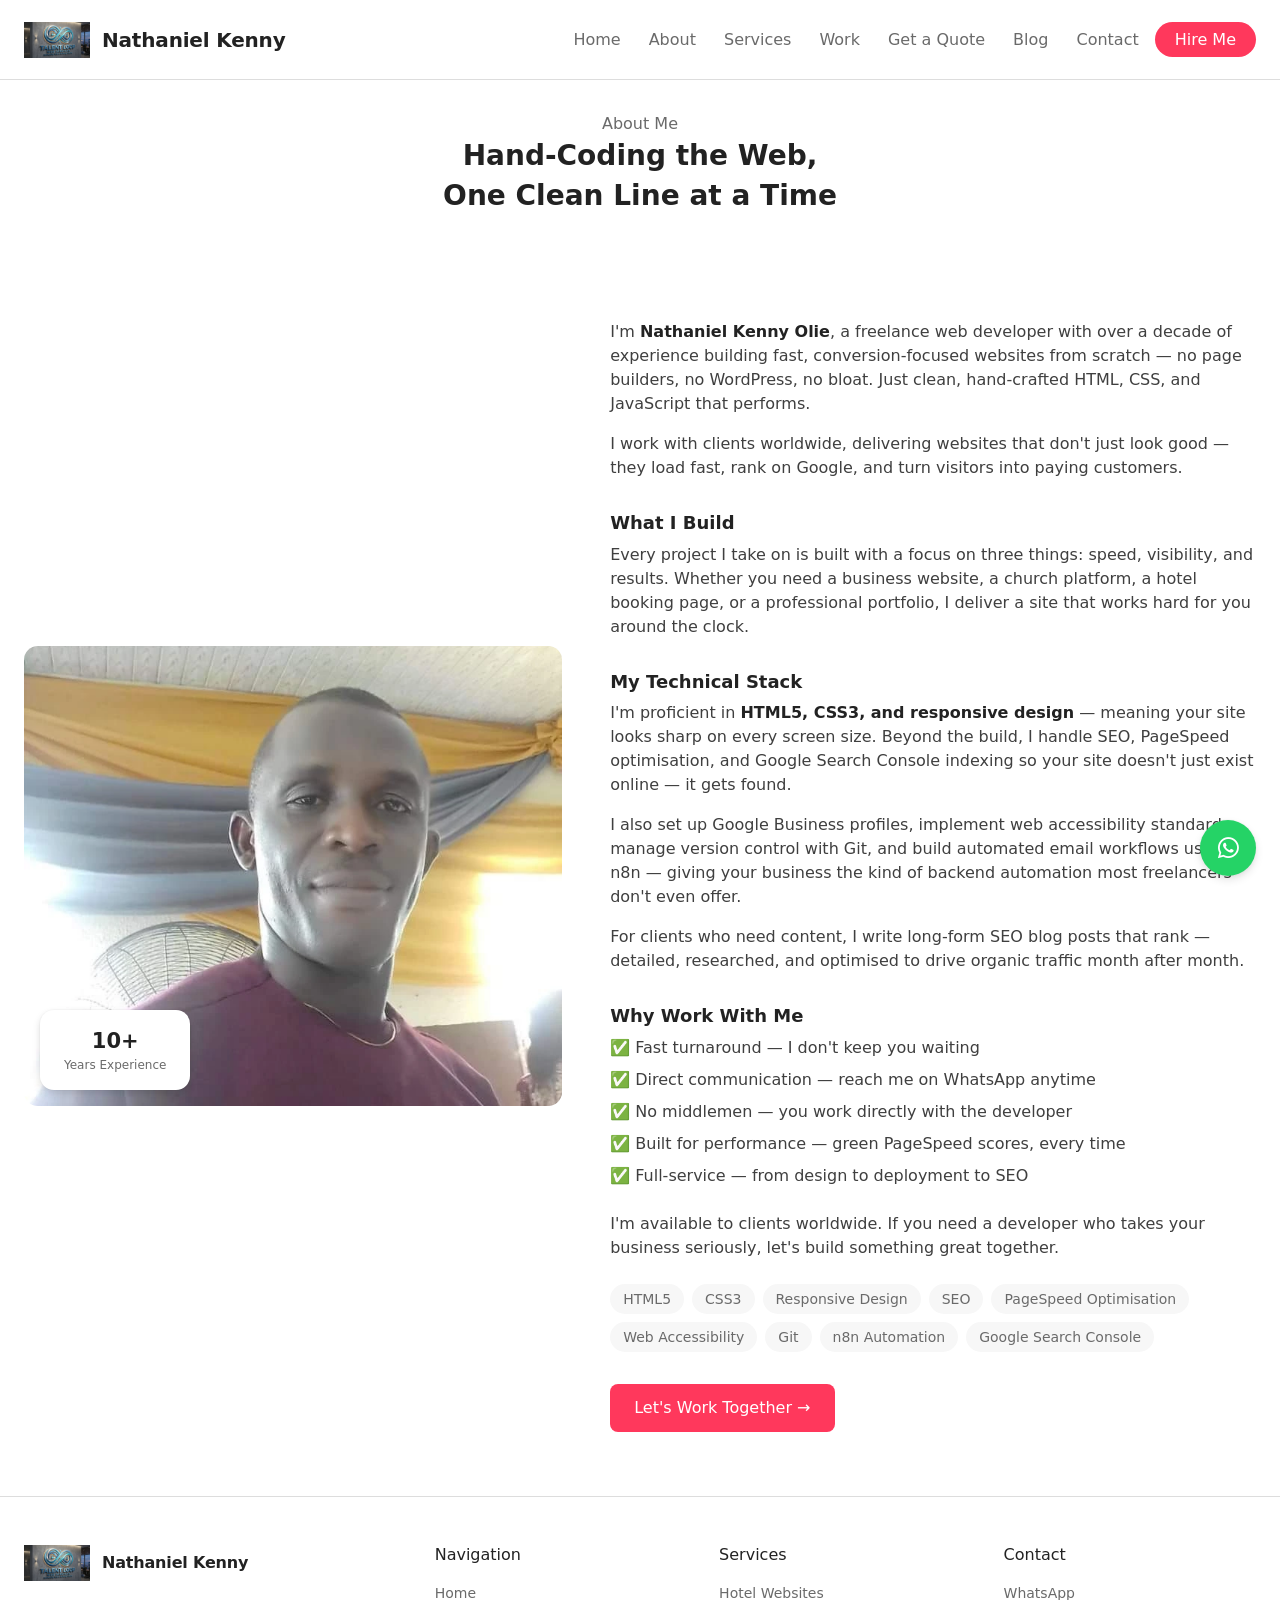
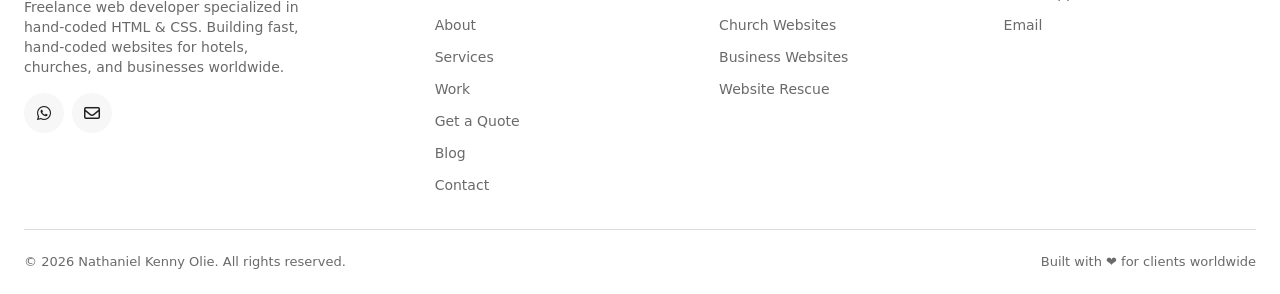
==== commit c99cbc74: "Fix: logo and favicon" ====
--- a/about.html
+++ b/about.html
@@ -9,11 +9,8 @@
   <link rel="canonical" href="https://webdev.talent-loop.org/about" />
   <meta property="og:url" content="https://webdev.talent-loop.org/about" />
   <meta name="robots" content="index, follow, max-snippet:-1, max-image-preview:large, max-video-preview:-1" />
-  <link rel="icon" href="/favicon.ico" sizes="any">
-  <link rel="icon" type="image/png" sizes="32x32" href="/favicon-32x32.png">
-  <link rel="icon" type="image/png" sizes="16x16" href="/favicon-16x16.png">
-  <link rel="apple-touch-icon" sizes="180x180" href="/apple-touch-icon.png">
-  <link rel="icon" type="image/png" sizes="192x192" href="/android-chrome-192x192.png">
+  <link rel="icon" href="/logo.png" type="image/png">
+  <link rel="apple-touch-icon" href="/logo.png">
   <link rel="preconnect" href="https://fonts.googleapis.com" />
   <link rel="preconnect" href="https://fonts.gstatic.com" crossorigin />
   <link rel="preload" as="style" href="https://fonts.googleapis.com/css2?family=Inter:wght@300;400;500;600;700&display=swap" />
@@ -68,7 +65,7 @@
   <nav class="navbar" id="navbar" aria-label="Main navigation">
     <div class="container nav-container">
       <a href="/" class="logo" aria-label="Nathaniel Kenny Olie &mdash; Home">
-        <img src="kenny.webp" alt="" width="36" height="36" />
+        <img src="logo.png" alt="" width="36" height="36" />
         Nathaniel Kenny
       </a>
 
@@ -193,7 +190,7 @@
       <div class="footer-grid">
         <div class="footer-brand">
           <a href="/" class="logo" aria-label="Back to home">
-            <img src="kenny.webp" alt="" width="36" height="36" />
+            <img src="logo.png" alt="" width="36" height="36" />
             Nathaniel Kenny
           </a>
           <p class="footer-tagline">
--- a/airbnb.css
+++ b/airbnb.css
@@ -126,7 +126,7 @@
   letter-spacing: -0.18px;
 }
 .logo:hover { color: var(--primary); text-decoration: none; }
-.logo img { border-radius: 50%; object-fit: cover; width: 36px; height: 36px; }
+.logo img { object-fit: contain; width: auto; height: 36px; }
 
 .nav-menu {
   list-style: none; display: flex; align-items: center; gap: var(--space-xs);
